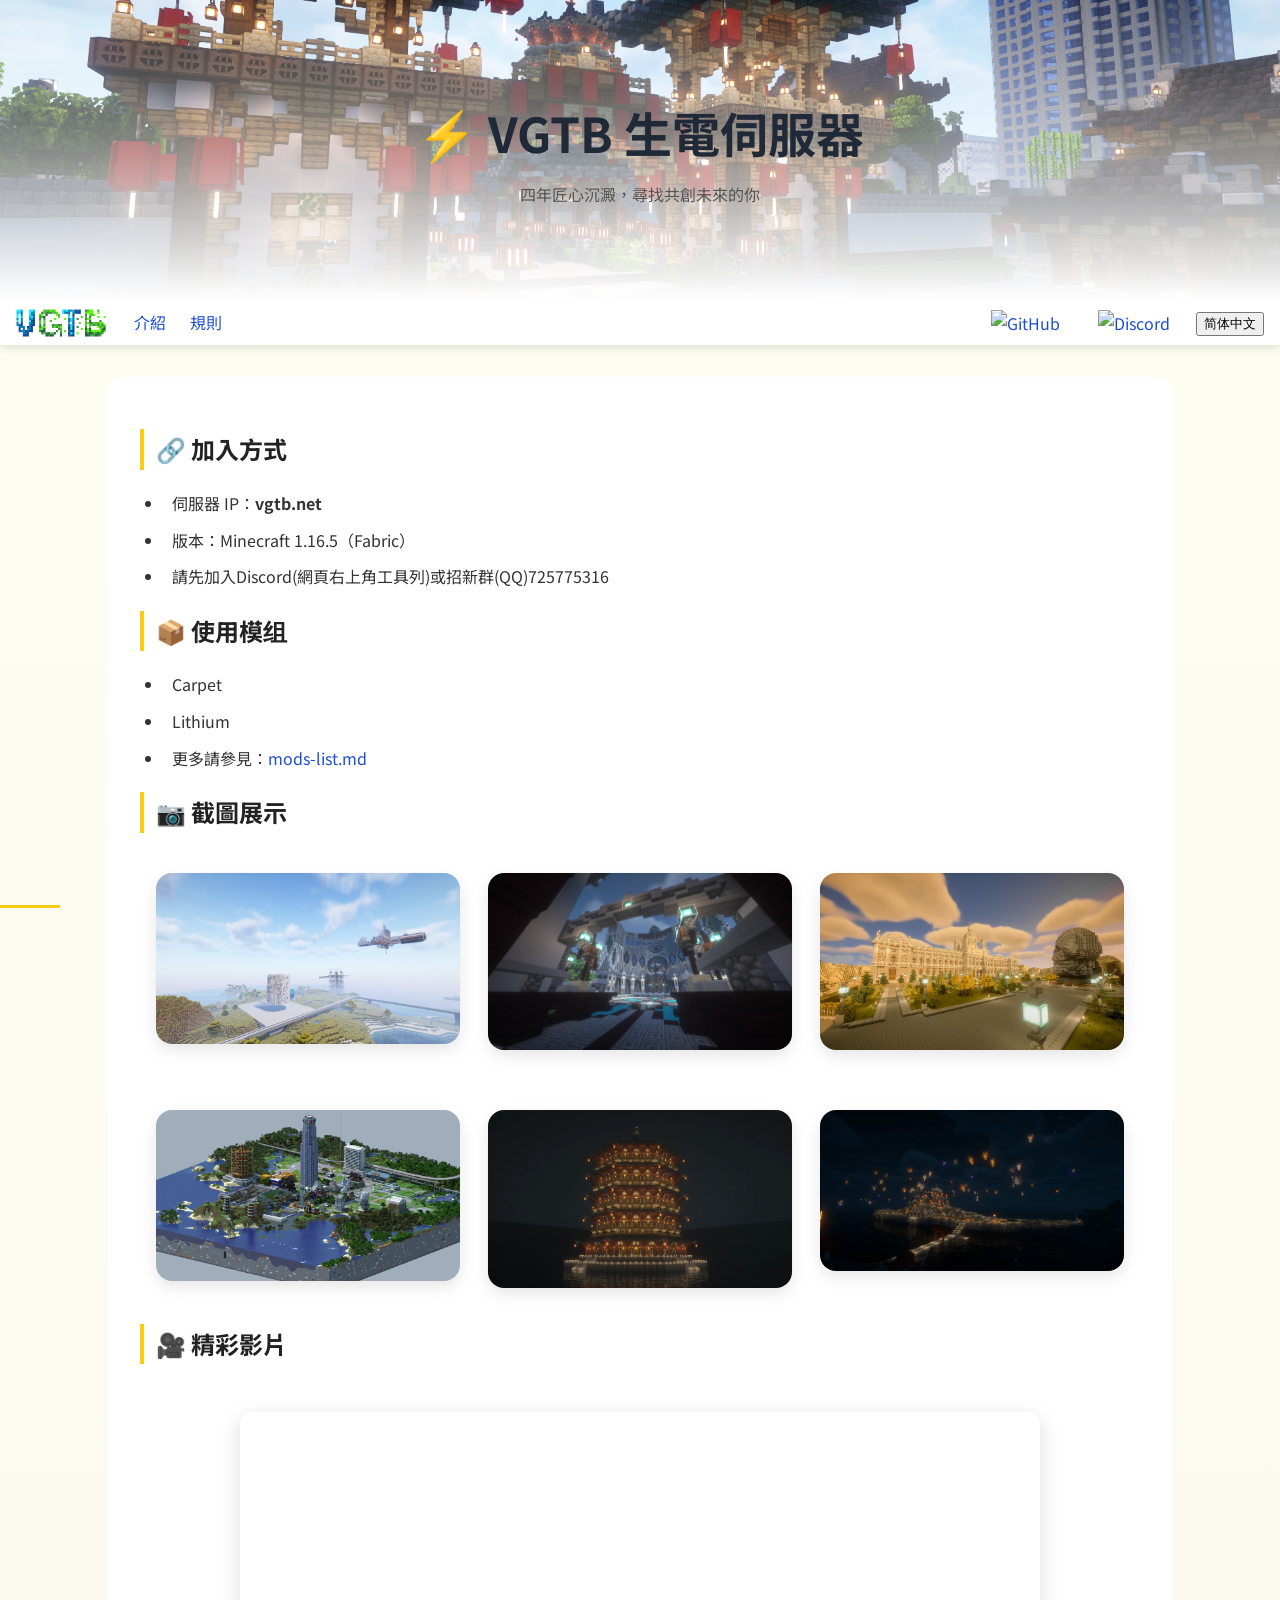
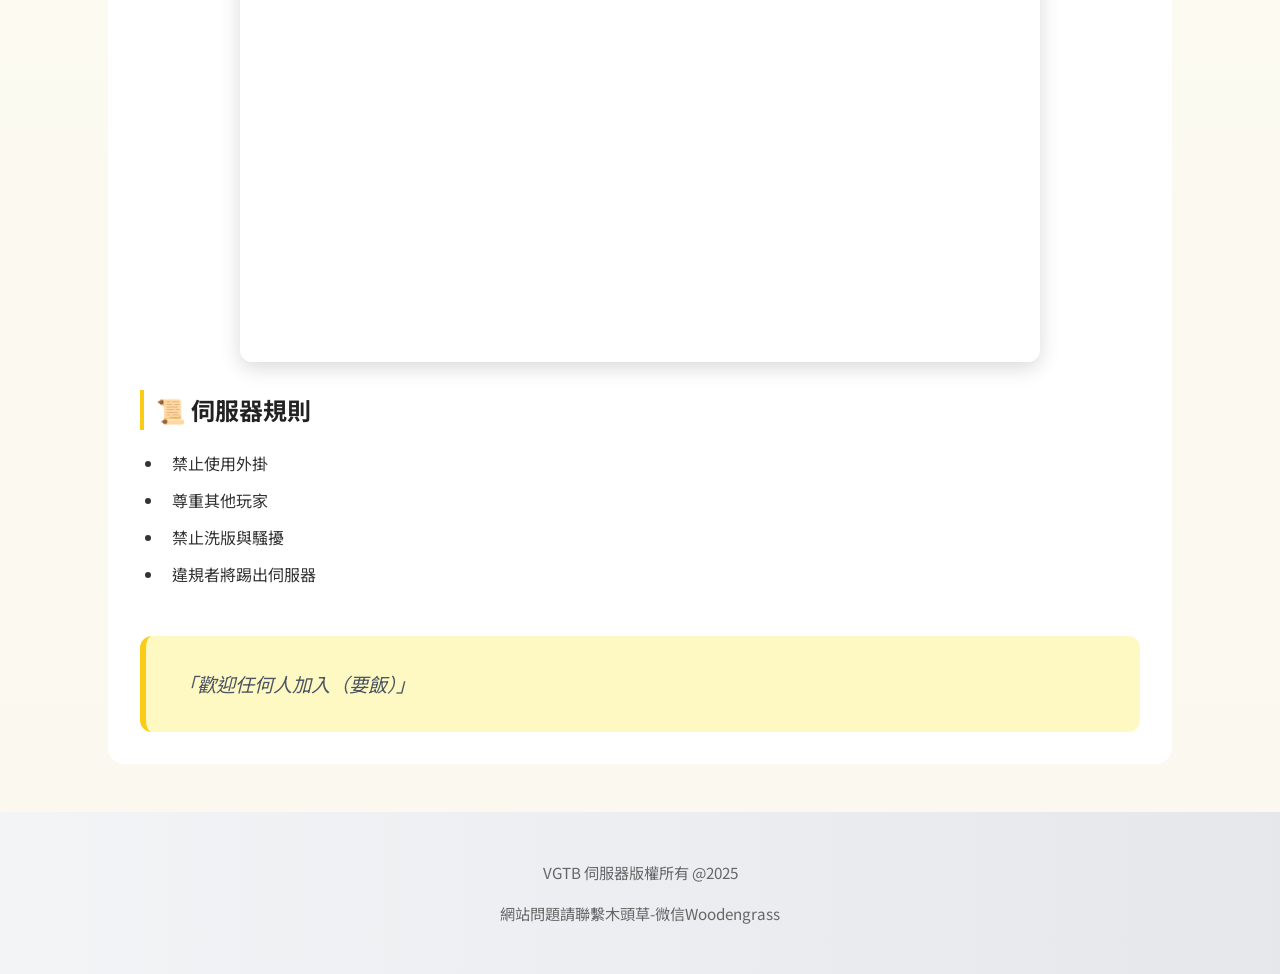
==== index-zh-Hant.html @ e283fbf4 "Update index-zh-Hant.html" ====
<!DOCTYPE html>
<html lang="zh-Hant">
<head>
<meta charset="utf-8"/>
<meta content="width=device-width, initial-scale=1.0" name="viewport"/>
<title>VGTB 生電伺服器介紹</title>
<link href="https://fonts.googleapis.com/css2?family=Noto+Sans+TC&display=swap" rel="stylesheet"/>
<style>
  body {
    font-family: 'Noto Sans TC', sans-serif;
    background: linear-gradient(to bottom, #fffef2, #faf8ef);
    color: #333;
    margin: 0;
    padding: 0;
    line-height: 1.7;
    overflow-x: hidden;
  }
  .banner {
    position: relative;
    background: url('screenshot/banner.png') center/cover no-repeat;
    height: 300px;
    width: 100%;
    display: flex;
    flex-direction: column;
    justify-content: center;
    align-items: center;
    text-align: center;
    animation: fadeInBanner 2s ease-out;
  }
  .banner::after {
    content: '';
    position: absolute;
    top: 0;
    left: 0;
    right: 0;
    bottom: 0;
    background: linear-gradient(to bottom, rgba(255,255,255,0) 0%, rgba(255,255,255,1) 100%);
  }
  .banner h1, .banner p {
    position: relative;
    z-index: 1;
    margin: 0;
    color: #1f2937;
    animation: popIn 1s ease-out;
  }
  .banner h1 {
    font-size: 3rem;
    animation-delay: 0.3s;
  }
  .banner p {
    margin-top: 0.5rem;
    color: #555;
    animation-delay: 0.5s;
  }
  nav {
    position: sticky;
    top: 0;
    z-index: 1000;
    background: #fff;
    box-shadow: 0 4px 8px rgba(0,0,0,0.1);
    padding: 0.5rem 1rem;
    display: flex;
    justify-content: space-between;
    align-items: center;
    flex-wrap: wrap;
    animation: fadeIn 1s ease-out;
  }
  nav .left-group {
    display: flex;
    align-items: center;
  }
  .logo {
    height: 28px;
    margin-right: 1rem;
  }
  nav a {
    margin: 0 0.75rem;
    color: #1d4ed8;
    text-decoration: none;
  }
  nav a:hover {
    text-decoration: underline;
    color: #dc2626;
  }
  .github-link img,
  .discord-link img {
    height: 24px;
    vertical-align: middle;
    margin-left: 10px;
  }
  .container {
    max-width: 1000px;
    margin: 2rem auto;
    background: #fff;
    padding: 2rem;
    border-radius: 16px;
    animation: fadeUp 1s ease-in;
  }
  .container img {
    max-width: 100%;
    height: auto;
    display: block;
    margin: 1rem auto;
    border-radius: 12px;
    transition: transform 0.3s ease;
  }
  .container img:hover {
    transform: scale(1.03);
  }
  h2 {
    border-left: 4px solid #facc15;
    padding-left: 0.75rem;
    color: #222;
    animation: fadeIn 1s ease-in;
  }
  h2::after {
    content: '';
    position: absolute;
    bottom: -8px;
    left: 0;
    width: 60px;
    height: 3px;
    background: #facc15;
    animation: slideIn 1s ease-out;
  }
  ul {
    padding-left: 1.5rem;
  }
  li {
    margin-bottom: 0.6rem;
    transition: transform 0.2s ease, background 0.3s;
    padding-left: 0.5rem;
  }
  li:hover {
    transform: translateX(8px);
    background: rgba(250, 204, 21, 0.1);
    border-left: 3px solid #facc15;
  }
  a {
    color: #1d4ed8;
    text-decoration: none;
    transition: all 0.3s ease-in-out;
  }
  a:hover {
    color: #dc2626;
    text-decoration: underline;
  }
  .quote {
    background: #fef9c3;
    padding: 2rem;
    margin-top: 3rem;
    border-left: 6px solid #facc15;
    font-style: italic;
    font-size: 1.2rem;
    color: #4b5563;
    border-radius: 12px;
    animation: fadeIn 2s ease-in;
  }
  .video-embed {
    margin-top: 3rem;
    text-align: center;
  }
  iframe {
    width: 100%;
    height: 550px;
    max-width: 800px;
    border: none;
    border-radius: 12px;
    box-shadow: 0 6px 20px rgba(0,0,0,0.15);
  }
  footer {
    text-align: center;
    padding: 2rem;
    font-size: 0.95rem;
    color: #666;
    background: linear-gradient(to right, #f3f4f6, #e5e7eb);
    margin-top: 3rem;
    animation: fadeIn 1.2s ease-in;
  }
  @keyframes fadeInBanner {
    from { opacity: 0; transform: translateY(-30px); }
    to { opacity: 1; transform: translateY(0); }
  }
  @keyframes fadeIn {
    from { opacity: 0; }
    to { opacity: 1; }
  }
  @keyframes fadeUp {
    from { opacity: 0; transform: translateY(40px); }
    to { opacity: 1; transform: translateY(0); }
  }
  @keyframes popIn {
    from { opacity: 0; transform: scale(0.95); }
    to { opacity: 1; transform: scale(1); }
  }
  @keyframes slideIn {
    from { width: 0; }
    to { width: 60px; }
  }
  .screenshot-gallery {
    display: grid;
    grid-template-columns: repeat(auto-fit, minmax(280px, 1fr));
    gap: 1.75rem;
    margin-top: 1.5rem;
    padding: 0 1rem;
  }
  .screenshot-gallery img {
    width: 100%;
    height: auto;
    border-radius: 16px;
    box-shadow: 0 6px 16px rgba(0, 0, 0, 0.1);
    transition: transform 0.4s ease, box-shadow 0.4s ease;
  }
  .screenshot-gallery img:hover {
    transform: scale(1.05);
    box-shadow: 0 10px 24px rgba(0, 0, 0, 0.2);
  }
</style>
</head>
<body>
<div class="banner">
  <h1>⚡ VGTB 生電伺服器</h1>
  <p>四年匠心沉澱，尋找共創未來的你</p>
</div>
<nav>
  <div class="left-group">
    <img class="logo" src="screenshot/VGTB.png" alt="VGTB Logo"/>
    <a href="#intro">介紹</a>
    <a href="#rules">規則</a>
  </div>
  <div>
    <a class="github-link" href="https://github.com/woodengrass/vgtb.net" target="_blank">
      <img src="https://github.githubassets.com/images/modules/logos_page/GitHub-Mark.png" alt="GitHub"/>
    </a>
    <a class="discord-link" href="https://discord.gg/TvsZkuHGcR" target="_blank">
      <img src="https://cdn-icons-png.flaticon.com/512/5968/5968756.png" alt="Discord"/>
    </a>
  </div>
</nav>
<div class="container">
  <h2 id="intro">🔗 加入方式</h2>
  <ul>
    <li>伺服器 IP：<strong>vgtb.net</strong></li>
    <li>版本：Minecraft 1.16.5（Fabric）</li>
    <li>請先加入Discord(網頁右上角工具列)或招新群(QQ)725775316</li>
  </ul>
  <h2>📦 使用模组</h2>
  <ul>
    <li>Carpet</li>
    <li>Lithium</li>
    <li>更多請參見：<a href="mods/mods-list.md">mods-list.md</a></li>
  </ul>
  <h2>📷 截圖展示</h2>
  <div class="screenshot-gallery">
    <img src="screenshot/spawn.png" alt="全物品"/>
    <img src="screenshot/central_college.png" alt="中心學院"/>
    <img src="screenshot/museum.png" alt="博物館"/>
    <img src="screenshot/main_city.png" alt="主城"/>
    <img src="screenshot/pagoda.png" alt="寶塔"/>
    <img src="screenshot/chinese_new_year_celebration.png" alt="新年慶祝"/>
</div>
  <h2>🎥 精彩影片</h2>
  <div class="video-embed">
    <iframe allowfullscreen="" src="https://player.bilibili.com/player.html?bvid=BV1U6421u7VH&high_quality=1&as_wide=1&danmaku=0"></iframe>
  </div>
  <h2 id="rules">📜 伺服器規則</h2>
  <ul>
    <li>禁止使用外掛</li>
    <li>尊重其他玩家</li>
    <li>禁止洗版與騷擾</li>
    <li>違規者將踢出伺服器</li>
  </ul>
  <div class="quote">
    「歡迎任何人加入（要飯）」
  </div>
</div>
<footer>
  <p>VGTB 伺服器版權所有 @2025</p>
  <p>網站問題請聯繫木頭草-微信Woodengrass</p>
</footer>
<script src="js/lightbox.js"></script>
<script src="js/lang-toggle.js"></script>
</body>
</html>
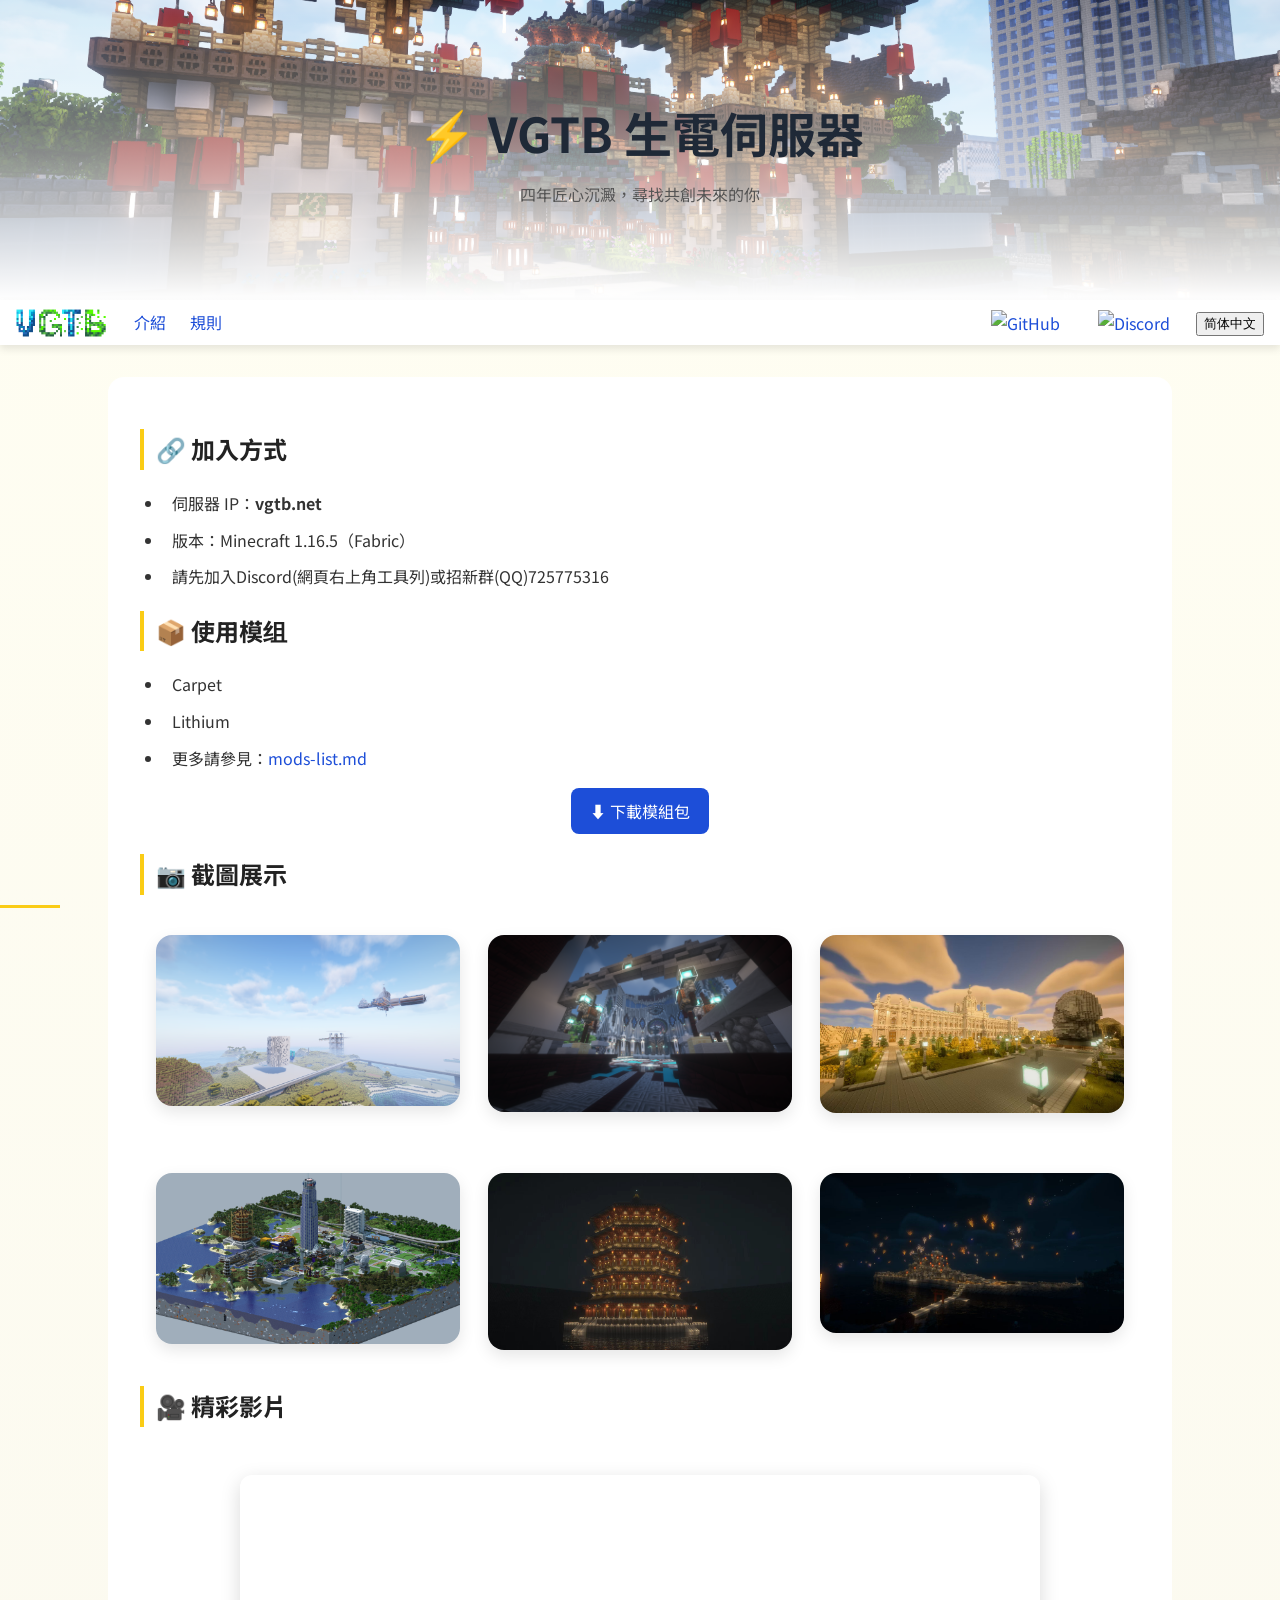
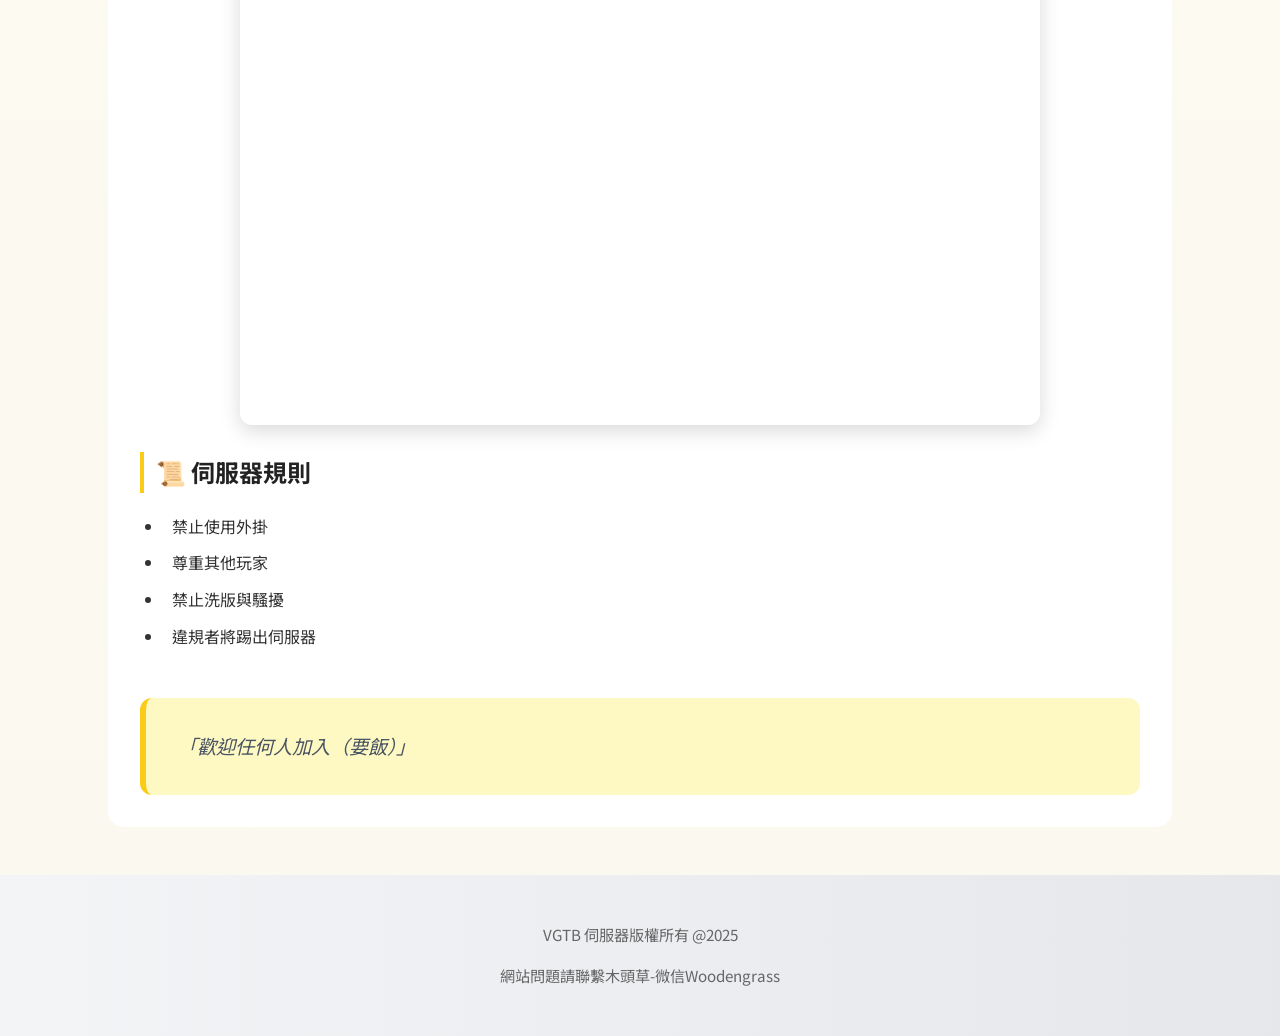
==== commit a123e269: "Update index-zh-Hant.html" ====
--- a/index-zh-Hant.html
+++ b/index-zh-Hant.html
@@ -250,6 +250,11 @@
     <li>Lithium</li>
     <li>更多請參見：<a href="mods/mods-list.md">mods-list.md</a></li>
   </ul>
+  <div style="margin-top: 1rem; text-align: center;">
+    <a href="mods/mods.zip" download class="download-button" style="background:#1d4ed8;color:#fff;padding:0.6rem 1.2rem;border-radius:8px;text-decoration:none;transition:background 0.3s;display:inline-block;">
+      ⬇️ 下載模組包
+    </a>
+  </div>
   <h2>📷 截圖展示</h2>
   <div class="screenshot-gallery">
     <img src="screenshot/spawn.png" alt="全物品"/>
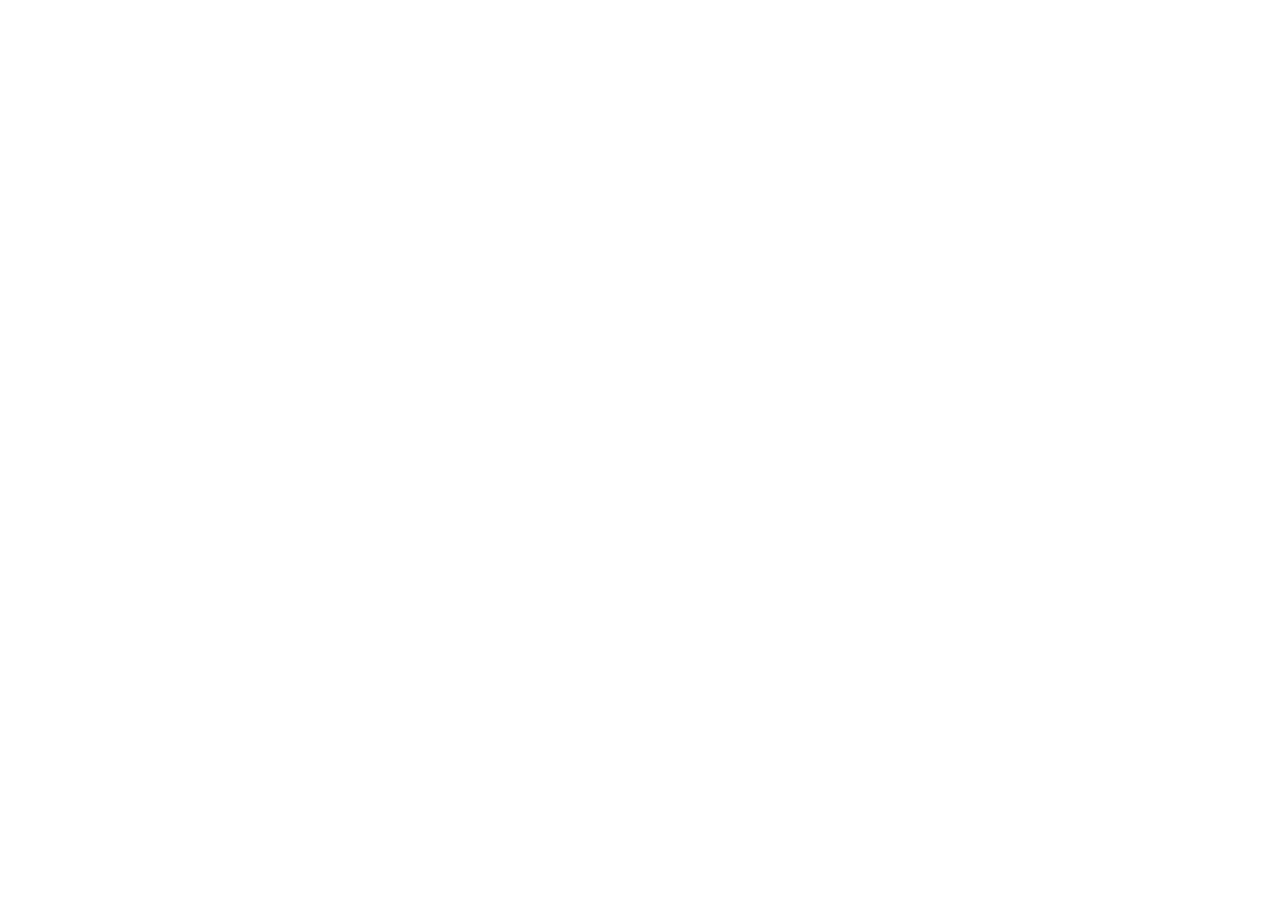
==== commit ad03e8ad: "Update index-zh-Hant.html" ====
--- a/index-zh-Hant.html
+++ b/index-zh-Hant.html
@@ -215,17 +215,64 @@
     transform: scale(1.05);
     box-shadow: 0 10px 24px rgba(0, 0, 0, 0.2);
   }
-</style>
+  .intro-cover {
+    position: relative;
+    height: 100vh;
+    background: linear-gradient(to bottom, #fefce8, #fff);
+    display: flex;
+    justify-content: center;
+    align-items: center;
+    text-align: center;
+    padding: 2rem;
+    box-sizing: border-box;
+    animation: fadeIn 1.5s ease-in;
+  }
+  .intro-text {
+    max-width: 700px;
+    animation: popIn 1.4s ease;
+  }
+  .intro-text h1 {
+    font-size: 3rem;
+    margin-bottom: 1rem;
+    color: #1f2937;
+  }
+  .intro-text p {
+    font-size: 1.25rem;
+    color: #555;
+  }
+  .container, .banner, footer {
+    opacity: 0;
+    transform: translateY(50px);
+    transition: all 1s ease;
+  }
+  .visible {
+    opacity: 1 !important;
+    transform: translateY(0) !important;
+  }
+<script src="js/lightbox.js"></script>
+<script src="js/lang-toggle.js"></script>
+<script src="js/scroll-reveal.js"></script>
 </head>
 <body>
+</div>
 <div class="banner">
   <h1>⚡ VGTB 生電伺服器</h1>
   <p>四年匠心沉澱，尋找共創未來的你</p>
+  <div class="intro-text" style="margin-top: 2rem; max-width: 800px; padding: 1rem 2rem; background: rgba(255,255,255,0.85); border-radius: 12px; box-shadow: 0 2px 8px rgba(0,0,0,0.1);">
+    <p style="font-size: 1.15rem; color: #444; line-height: 1.9;">
+      VGTB 是一個原高中生（現大學生）創立的俱樂部式生電伺服器，距今已有四年歷史。<br/><br/>
+      我們的不同點：這裡有極其親民的審核門檻、寬鬆的管理制度，在不違反原版的情況下給玩家最大的便利。<br/><br/>
+      伺服器成員之間關係和諧，常有線下交流。我們未來的規劃是養老、長期建設、不更換存檔；四年堅持公益，資金來源於腐竹自掏腰包以及自願眾籌。<br/><br/>
+      活躍人數過少瀕臨倒閉，報名且素質經審核後沒有問題伺服器都會收。<br/><br/>
+      生電上，傾向於製造穩定、好用、魯棒性高的機器，以此滿足建築和遊戲內娛樂活動的材料需求。不刻意追求極端或不穩定的新技術。<br/><br/>
+      作為一個慢節奏的長期伺服器，我們希望打造一個共同學習、成長並增強交流的平台，在技術和建築的平衡下共建一個溫暖的賽博烏托邦。
+    </p>
+  </div>
 </div>
 <nav>
   <div class="left-group">
-    <img class="logo" src="screenshot/VGTB.png" alt="VGTB Logo"/>
-    <a href="#intro">介紹</a>
+    <img class="logo" src="screenshot/logo.png" alt="VGTB 標誌"/>
+    <a href="#intro">加入</a>
     <a href="#rules">規則</a>
   </div>
   <div>
@@ -242,9 +289,9 @@
   <ul>
     <li>伺服器 IP：<strong>vgtb.net</strong></li>
     <li>版本：Minecraft 1.16.5（Fabric）</li>
-    <li>請先加入Discord(網頁右上角工具列)或招新群(QQ)725775316</li>
+    <li>請先加入Discord（網頁右上角工具列）或是招新群(QQ)725775316</li>
   </ul>
-  <h2>📦 使用模组</h2>
+  <h2>📦 使用模組</h2>
   <ul>
     <li>Carpet</li>
     <li>Lithium</li>
@@ -263,7 +310,7 @@
     <img src="screenshot/main_city.png" alt="主城"/>
     <img src="screenshot/pagoda.png" alt="寶塔"/>
     <img src="screenshot/chinese_new_year_celebration.png" alt="新年慶祝"/>
-</div>
+  </div>
   <h2>🎥 精彩影片</h2>
   <div class="video-embed">
     <iframe allowfullscreen="" src="https://player.bilibili.com/player.html?bvid=BV1U6421u7VH&high_quality=1&as_wide=1&danmaku=0"></iframe>
@@ -280,10 +327,8 @@
   </div>
 </div>
 <footer>
-  <p>VGTB 伺服器版權所有 @2025</p>
-  <p>網站問題請聯繫木頭草-微信Woodengrass</p>
+  <p>VGTB 伺服器版權所有 ©2025</p>
+  <p>網站問題請聯絡木頭草 - 微信 Woodengrass</p>
 </footer>
-<script src="js/lightbox.js"></script>
-<script src="js/lang-toggle.js"></script>
 </body>
 </html>
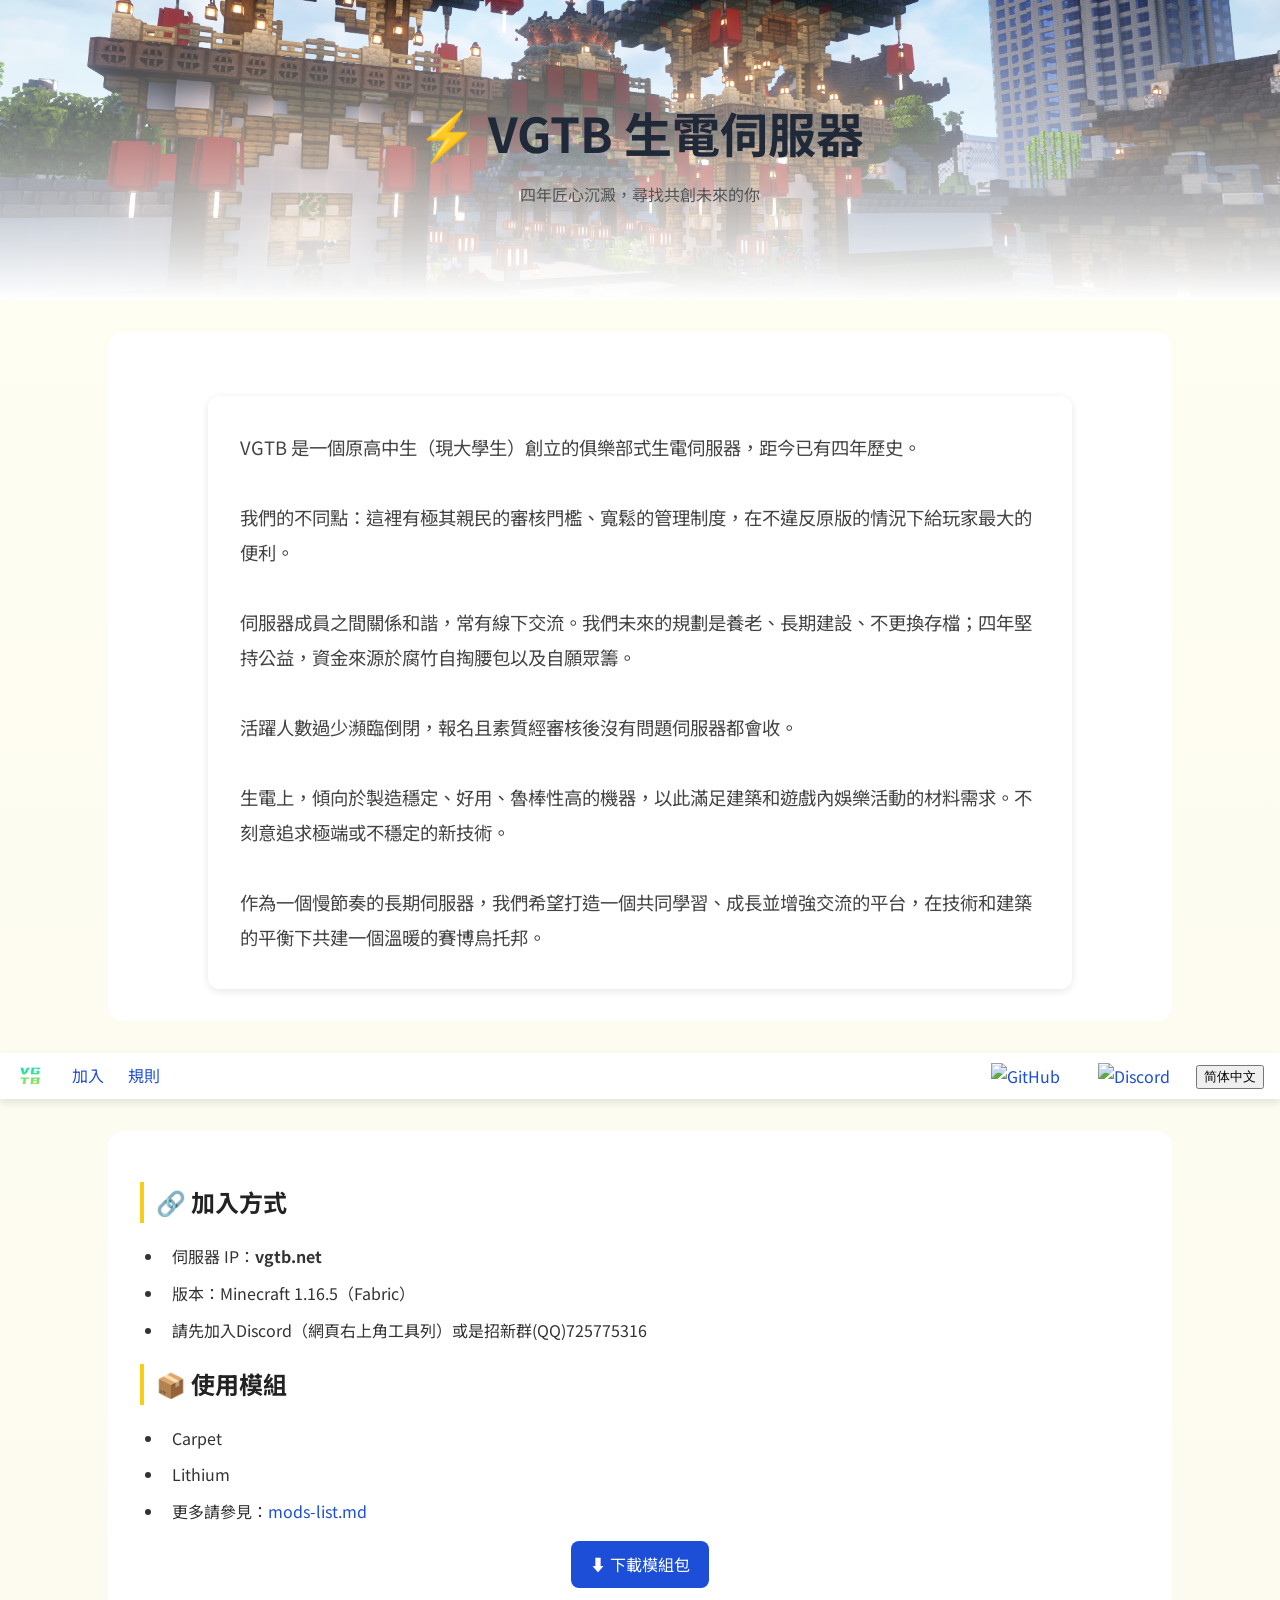
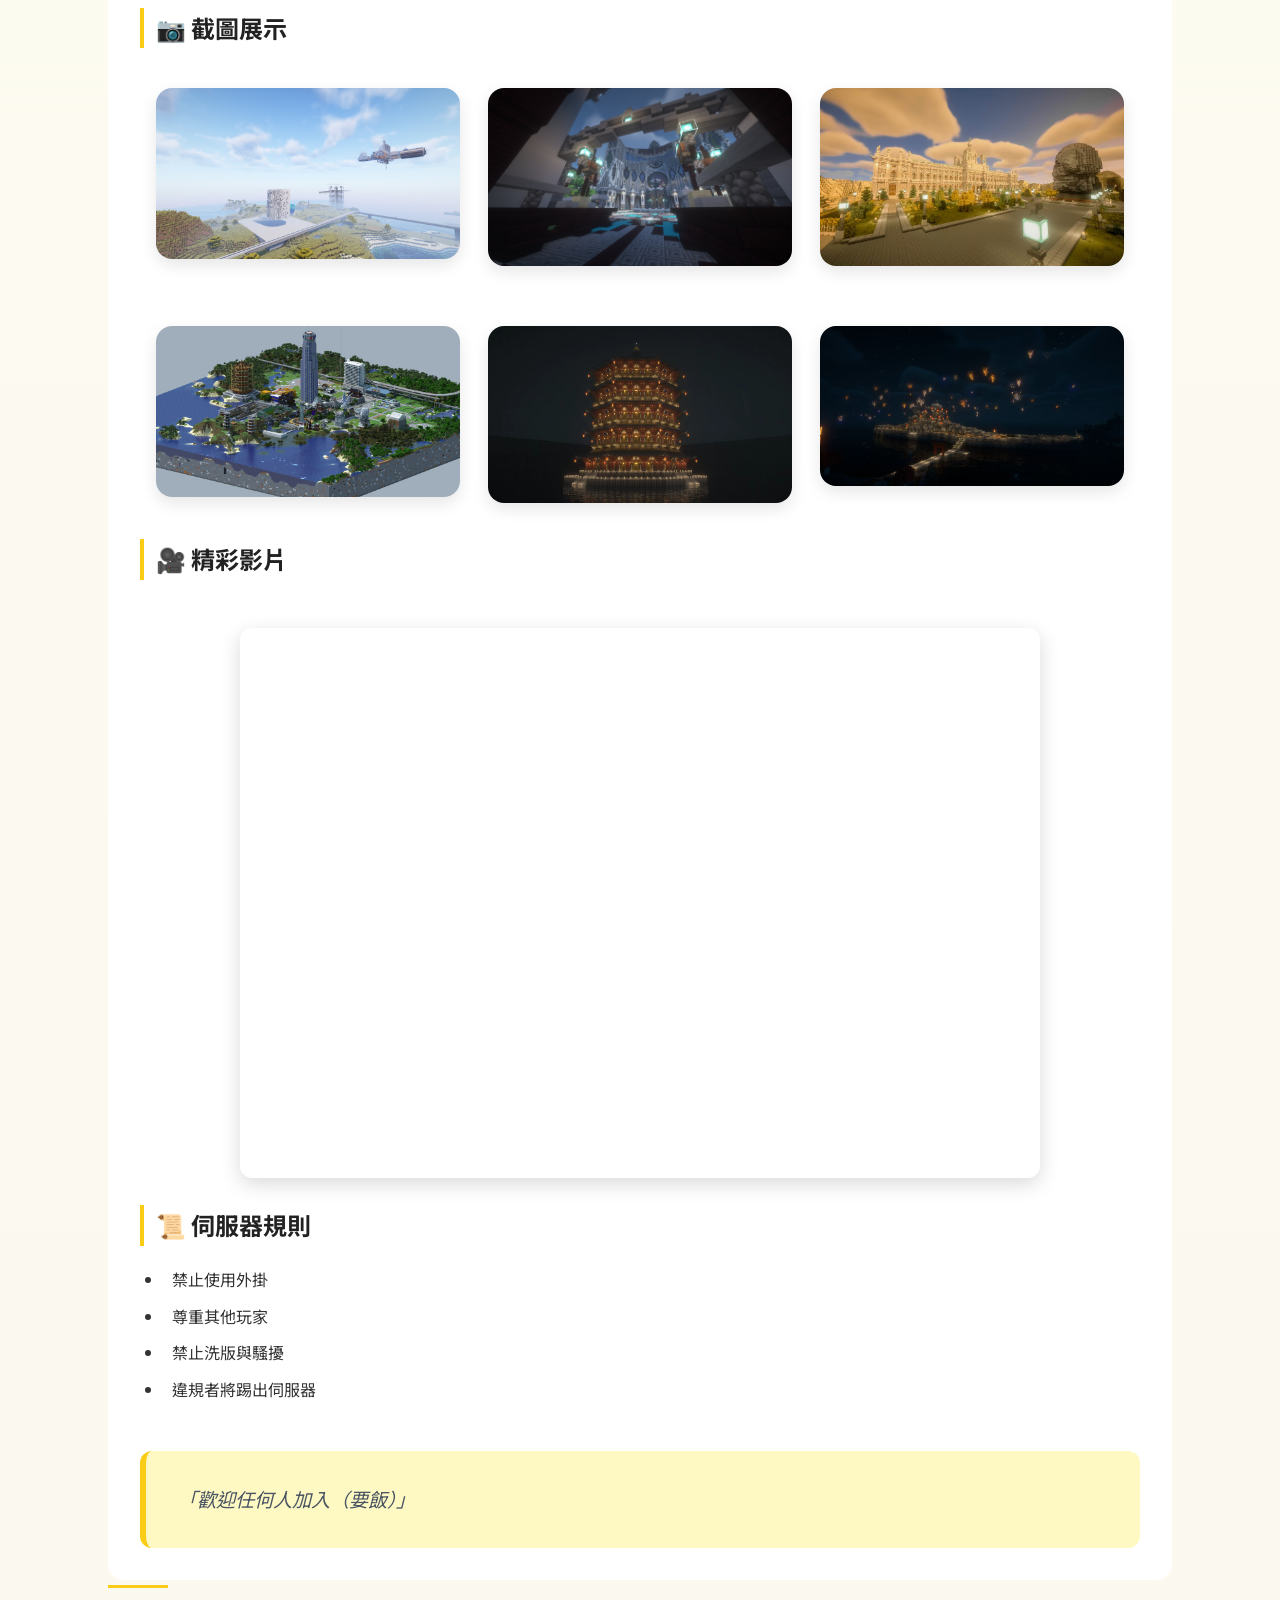
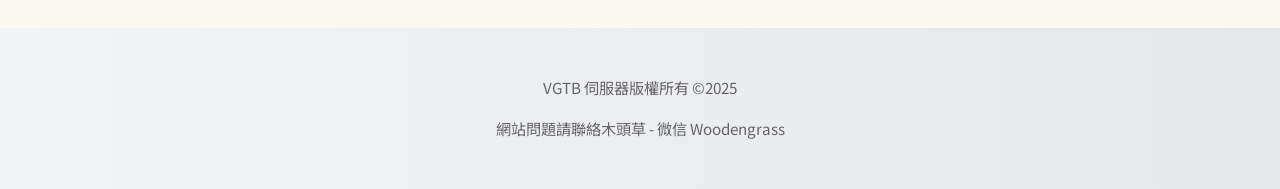
==== commit e91e3022: "Update index-zh-Hant.html" ====
--- a/index-zh-Hant.html
+++ b/index-zh-Hant.html
@@ -249,16 +249,18 @@
     opacity: 1 !important;
     transform: translateY(0) !important;
   }
+</style>
 <script src="js/lightbox.js"></script>
 <script src="js/lang-toggle.js"></script>
 <script src="js/scroll-reveal.js"></script>
 </head>
 <body>
-</div>
 <div class="banner">
   <h1>⚡ VGTB 生電伺服器</h1>
   <p>四年匠心沉澱，尋找共創未來的你</p>
-  <div class="intro-text" style="margin-top: 2rem; max-width: 800px; padding: 1rem 2rem; background: rgba(255,255,255,0.85); border-radius: 12px; box-shadow: 0 2px 8px rgba(0,0,0,0.1);">
+</div>
+<div class="container">
+  <div class="intro-text" style="margin-top: 2rem; max-width: 800px; margin-left:auto; margin-right:auto; padding: 1rem 2rem; background: rgba(255,255,255,0.95); border-radius: 12px; box-shadow: 0 2px 8px rgba(0,0,0,0.1);">
     <p style="font-size: 1.15rem; color: #444; line-height: 1.9;">
       VGTB 是一個原高中生（現大學生）創立的俱樂部式生電伺服器，距今已有四年歷史。<br/><br/>
       我們的不同點：這裡有極其親民的審核門檻、寬鬆的管理制度，在不違反原版的情況下給玩家最大的便利。<br/><br/>
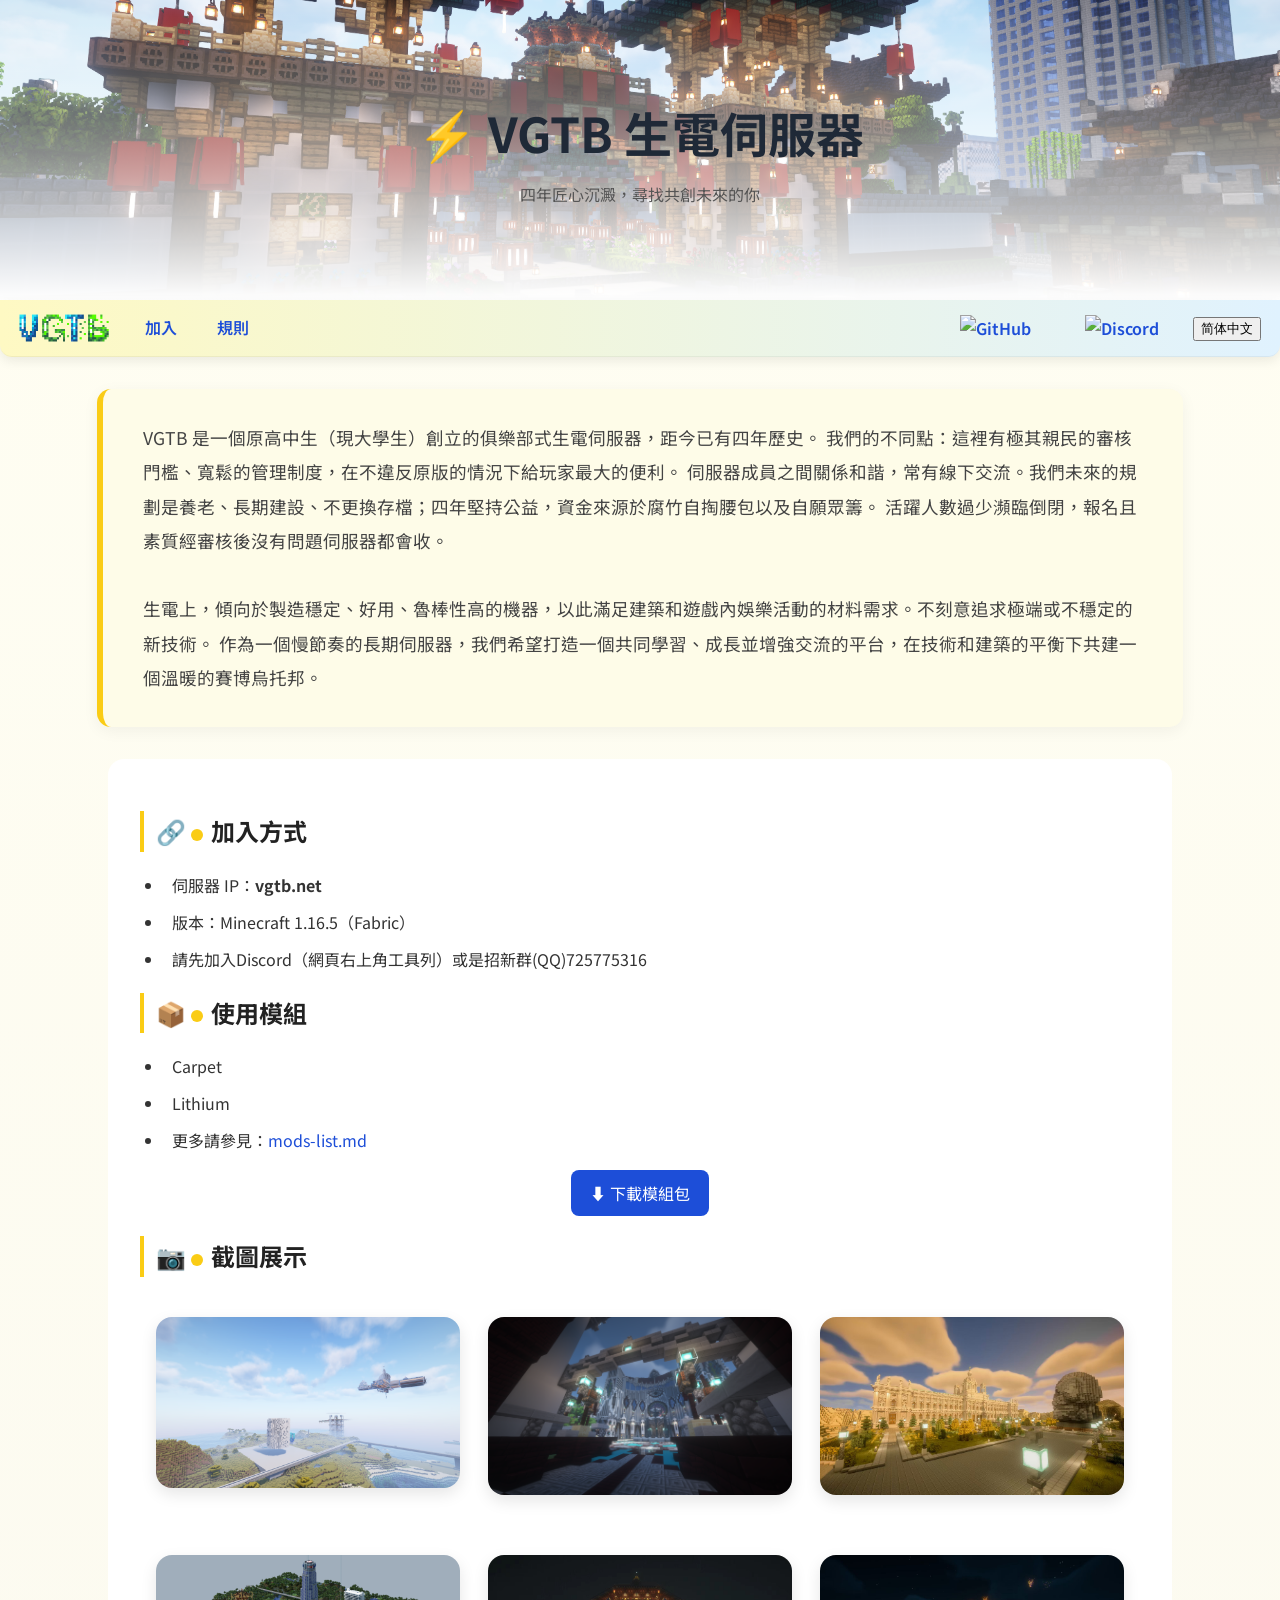
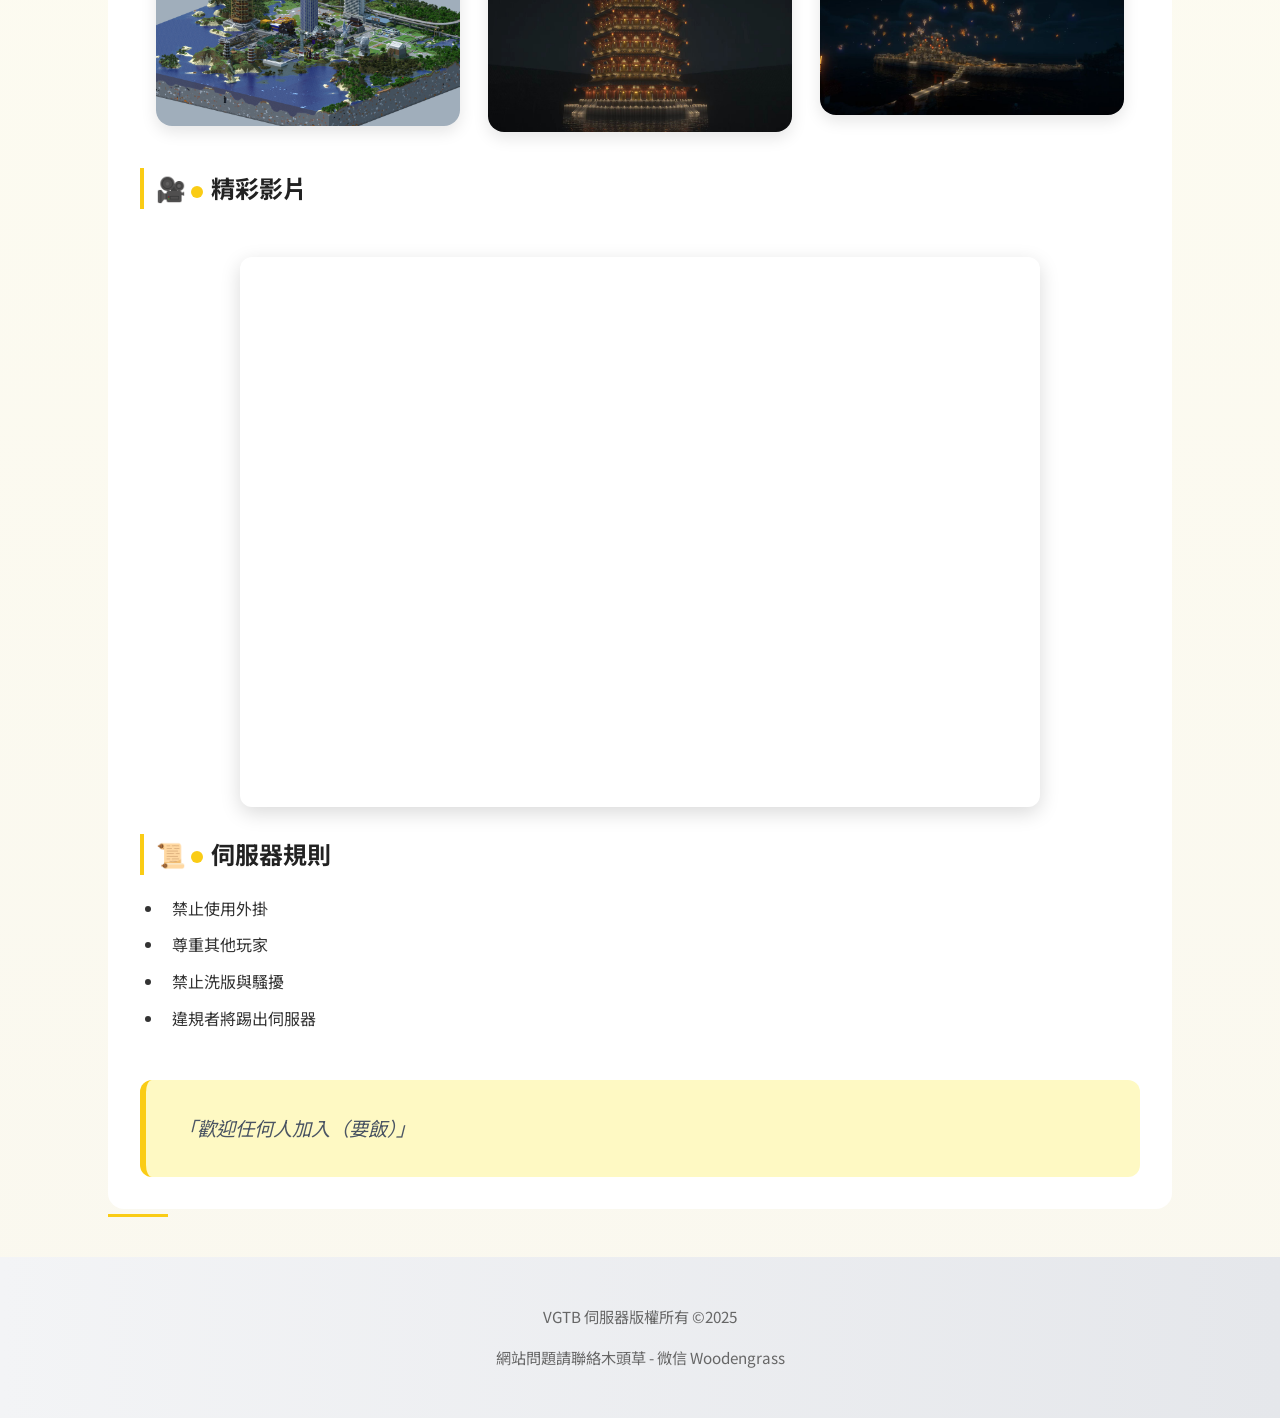
==== commit d713e57f: "Update index-zh-Hant.html" ====
--- a/index-zh-Hant.html
+++ b/index-zh-Hant.html
@@ -56,14 +56,18 @@
     position: sticky;
     top: 0;
     z-index: 1000;
-    background: #fff;
-    box-shadow: 0 4px 8px rgba(0,0,0,0.1);
-    padding: 0.5rem 1rem;
+    background: linear-gradient(to right, #fef9c3, #e0f2fe);
+    box-shadow: 0 4px 12px rgba(0, 0, 0, 0.08);
+    padding: 0.6rem 1.2rem;
     display: flex;
     justify-content: space-between;
     align-items: center;
     flex-wrap: wrap;
-    animation: fadeIn 1s ease-out;
+    border-bottom: 1px solid rgba(0,0,0,0.05);
+    backdrop-filter: blur(10px);
+    transition: all 0.3s ease-in-out;
+    animation: fadeIn 1s ease;
+    border-radius: 0 0 12px 12px;
   }
   nav .left-group {
     display: flex;
@@ -77,9 +81,15 @@
     margin: 0 0.75rem;
     color: #1d4ed8;
     text-decoration: none;
+    font-weight: 600;
+    font-size: 1rem;
+    padding: 0.3rem 0.5rem;
+    border-radius: 6px;
+    transition: all 0.3s ease;
   }
   nav a:hover {
-    text-decoration: underline;
+    text-decoration: none;
+    background: rgba(253, 224, 71, 0.3);
     color: #dc2626;
   }
   .github-link img,
@@ -243,14 +253,30 @@
   .container, .banner, footer {
     opacity: 0;
     transform: translateY(50px);
-    transition: all 1s ease;
+    transition: all 1s ease, transform 0.6s cubic-bezier(0.25, 1, 0.5, 1), opacity 0.6s ease;
   }
   .visible {
     opacity: 1 !important;
     transform: translateY(0) !important;
   }
+  .section-title {
+    display: inline-block;
+    animation: popIn 0.8s ease;
+  }
+  .section-title::before {
+    content: '';
+    display: inline-block;
+    width: 12px;
+    height: 12px;
+    background: #facc15;
+    border-radius: 50%;
+    margin-right: 0.5rem;
+    vertical-align: middle;
+    animation: popIn 0.8s ease;
+  }
 </style>
 <script src="js/lightbox.js"></script>
+<script src="js/intro-animation.js"></script>
 <script src="js/lang-toggle.js"></script>
 <script src="js/scroll-reveal.js"></script>
 </head>
@@ -259,21 +285,9 @@
   <h1>⚡ VGTB 生電伺服器</h1>
   <p>四年匠心沉澱，尋找共創未來的你</p>
 </div>
-<div class="container">
-  <div class="intro-text" style="margin-top: 2rem; max-width: 800px; margin-left:auto; margin-right:auto; padding: 1rem 2rem; background: rgba(255,255,255,0.95); border-radius: 12px; box-shadow: 0 2px 8px rgba(0,0,0,0.1);">
-    <p style="font-size: 1.15rem; color: #444; line-height: 1.9;">
-      VGTB 是一個原高中生（現大學生）創立的俱樂部式生電伺服器，距今已有四年歷史。<br/><br/>
-      我們的不同點：這裡有極其親民的審核門檻、寬鬆的管理制度，在不違反原版的情況下給玩家最大的便利。<br/><br/>
-      伺服器成員之間關係和諧，常有線下交流。我們未來的規劃是養老、長期建設、不更換存檔；四年堅持公益，資金來源於腐竹自掏腰包以及自願眾籌。<br/><br/>
-      活躍人數過少瀕臨倒閉，報名且素質經審核後沒有問題伺服器都會收。<br/><br/>
-      生電上，傾向於製造穩定、好用、魯棒性高的機器，以此滿足建築和遊戲內娛樂活動的材料需求。不刻意追求極端或不穩定的新技術。<br/><br/>
-      作為一個慢節奏的長期伺服器，我們希望打造一個共同學習、成長並增強交流的平台，在技術和建築的平衡下共建一個溫暖的賽博烏托邦。
-    </p>
-  </div>
-</div>
 <nav>
   <div class="left-group">
-    <img class="logo" src="screenshot/logo.png" alt="VGTB 標誌"/>
+    <img class="logo" src="screenshot/VGTB.png" alt="VGTB 標誌"/>
     <a href="#intro">加入</a>
     <a href="#rules">規則</a>
   </div>
@@ -286,14 +300,23 @@
     </a>
   </div>
 </nav>
+<div class="container intro-text" style="max-width: 1000px; margin: 2rem auto; padding: 2rem 2.5rem; background: #fefce8; border-left: 6px solid #facc15; border-radius: 14px; box-shadow: 0 4px 16px rgba(0,0,0,0.05); font-size: 1.1rem; line-height: 1.95; color: #444; opacity: 0; transform: translateY(50px); transition: all 0.8s ease-in-out;">
+    VGTB 是一個原高中生（現大學生）創立的俱樂部式生電伺服器，距今已有四年歷史。
+    我們的不同點：這裡有極其親民的審核門檻、寬鬆的管理制度，在不違反原版的情況下給玩家最大的便利。
+    伺服器成員之間關係和諧，常有線下交流。我們未來的規劃是養老、長期建設、不更換存檔；四年堅持公益，資金來源於腐竹自掏腰包以及自願眾籌。
+    活躍人數過少瀕臨倒閉，報名且素質經審核後沒有問題伺服器都會收。<br/><br/>
+    生電上，傾向於製造穩定、好用、魯棒性高的機器，以此滿足建築和遊戲內娛樂活動的材料需求。不刻意追求極端或不穩定的新技術。
+    作為一個慢節奏的長期伺服器，我們希望打造一個共同學習、成長並增強交流的平台，在技術和建築的平衡下共建一個溫暖的賽博烏托邦。
+
+</div>
 <div class="container">
-  <h2 id="intro">🔗 加入方式</h2>
+  <h2 id="intro">🔗 <span class="section-title">加入方式</span></h2>
   <ul>
     <li>伺服器 IP：<strong>vgtb.net</strong></li>
     <li>版本：Minecraft 1.16.5（Fabric）</li>
     <li>請先加入Discord（網頁右上角工具列）或是招新群(QQ)725775316</li>
   </ul>
-  <h2>📦 使用模組</h2>
+  <h2>📦 <span class="section-title">使用模組</span></h2>
   <ul>
     <li>Carpet</li>
     <li>Lithium</li>
@@ -304,7 +327,7 @@
       ⬇️ 下載模組包
     </a>
   </div>
-  <h2>📷 截圖展示</h2>
+  <h2>📷 <span class="section-title">截圖展示</span></h2>
   <div class="screenshot-gallery">
     <img src="screenshot/spawn.png" alt="全物品"/>
     <img src="screenshot/central_college.png" alt="中心學院"/>
@@ -313,11 +336,11 @@
     <img src="screenshot/pagoda.png" alt="寶塔"/>
     <img src="screenshot/chinese_new_year_celebration.png" alt="新年慶祝"/>
   </div>
-  <h2>🎥 精彩影片</h2>
+  <h2>🎥 <span class="section-title">精彩影片</span></h2>
   <div class="video-embed">
     <iframe allowfullscreen="" src="https://player.bilibili.com/player.html?bvid=BV1U6421u7VH&high_quality=1&as_wide=1&danmaku=0"></iframe>
   </div>
-  <h2 id="rules">📜 伺服器規則</h2>
+  <h2 id="rules">📜 <span class="section-title">伺服器規則</span></h2>
   <ul>
     <li>禁止使用外掛</li>
     <li>尊重其他玩家</li>
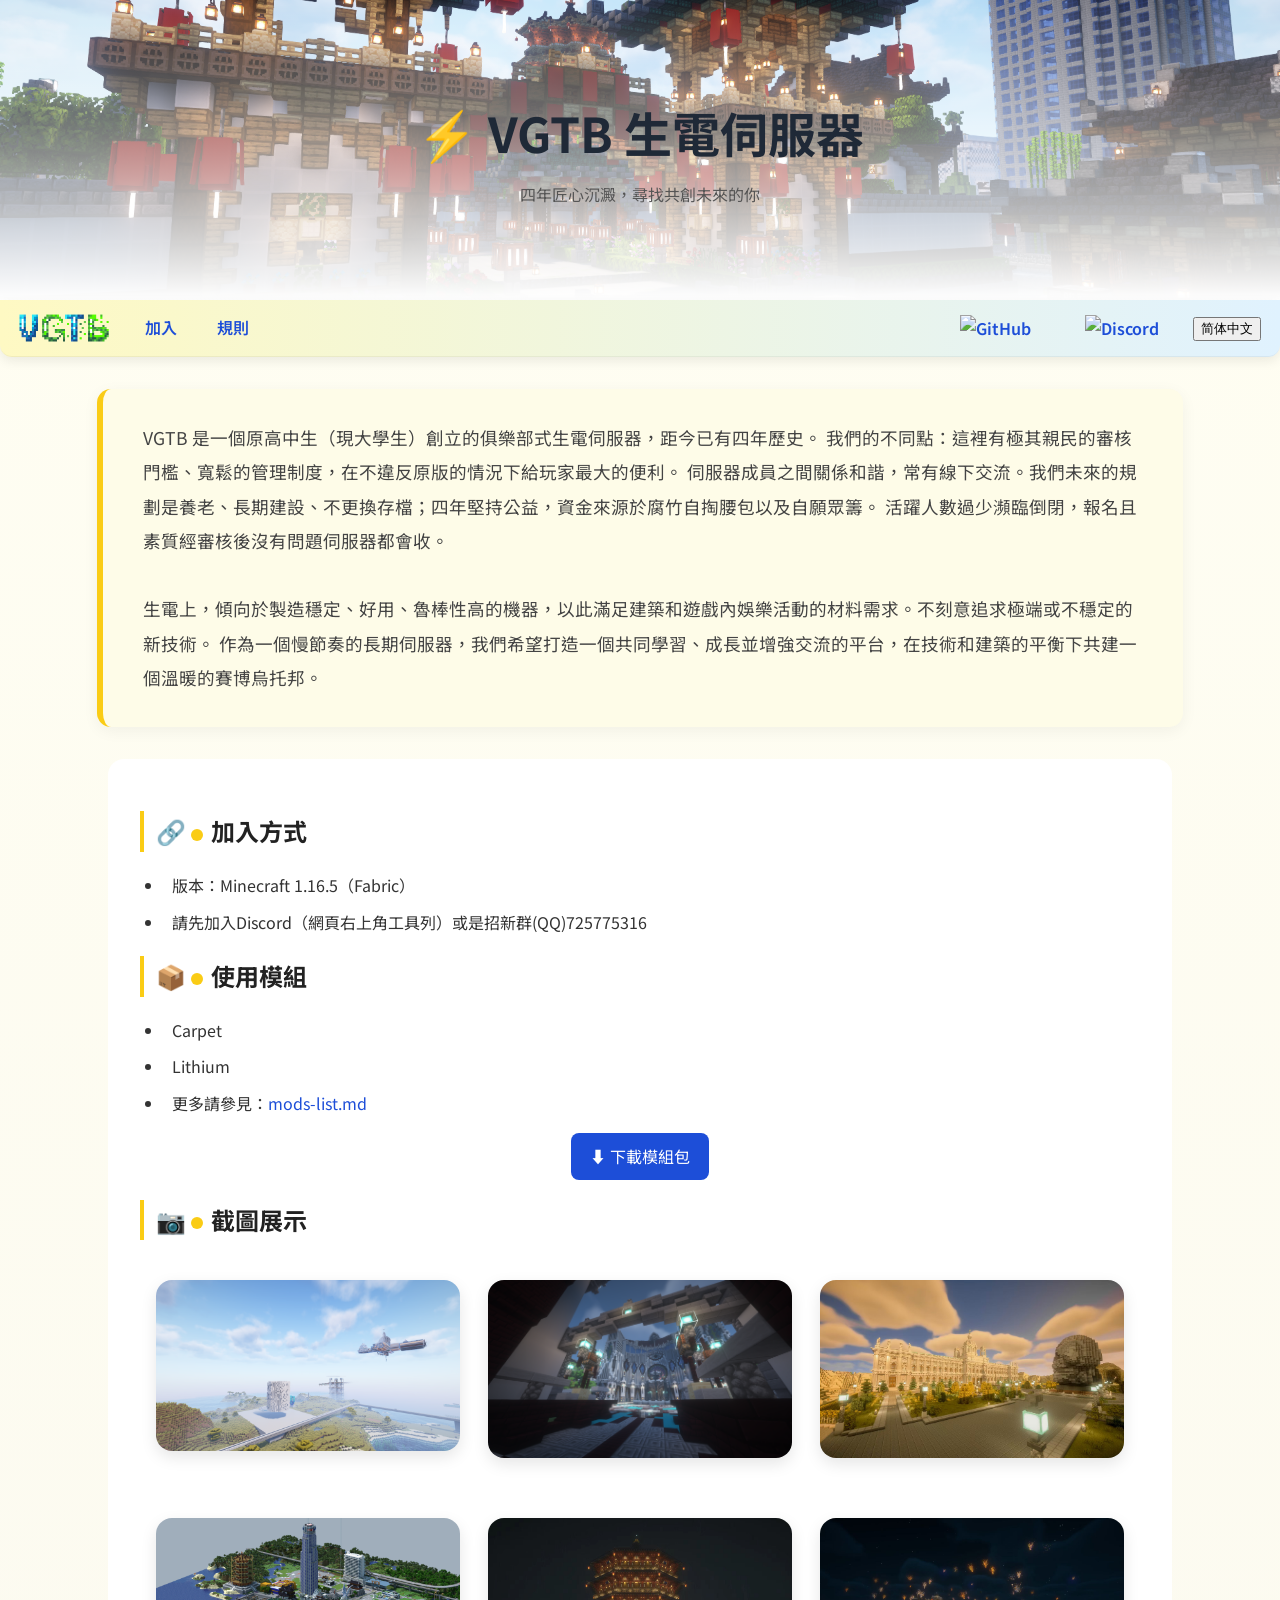
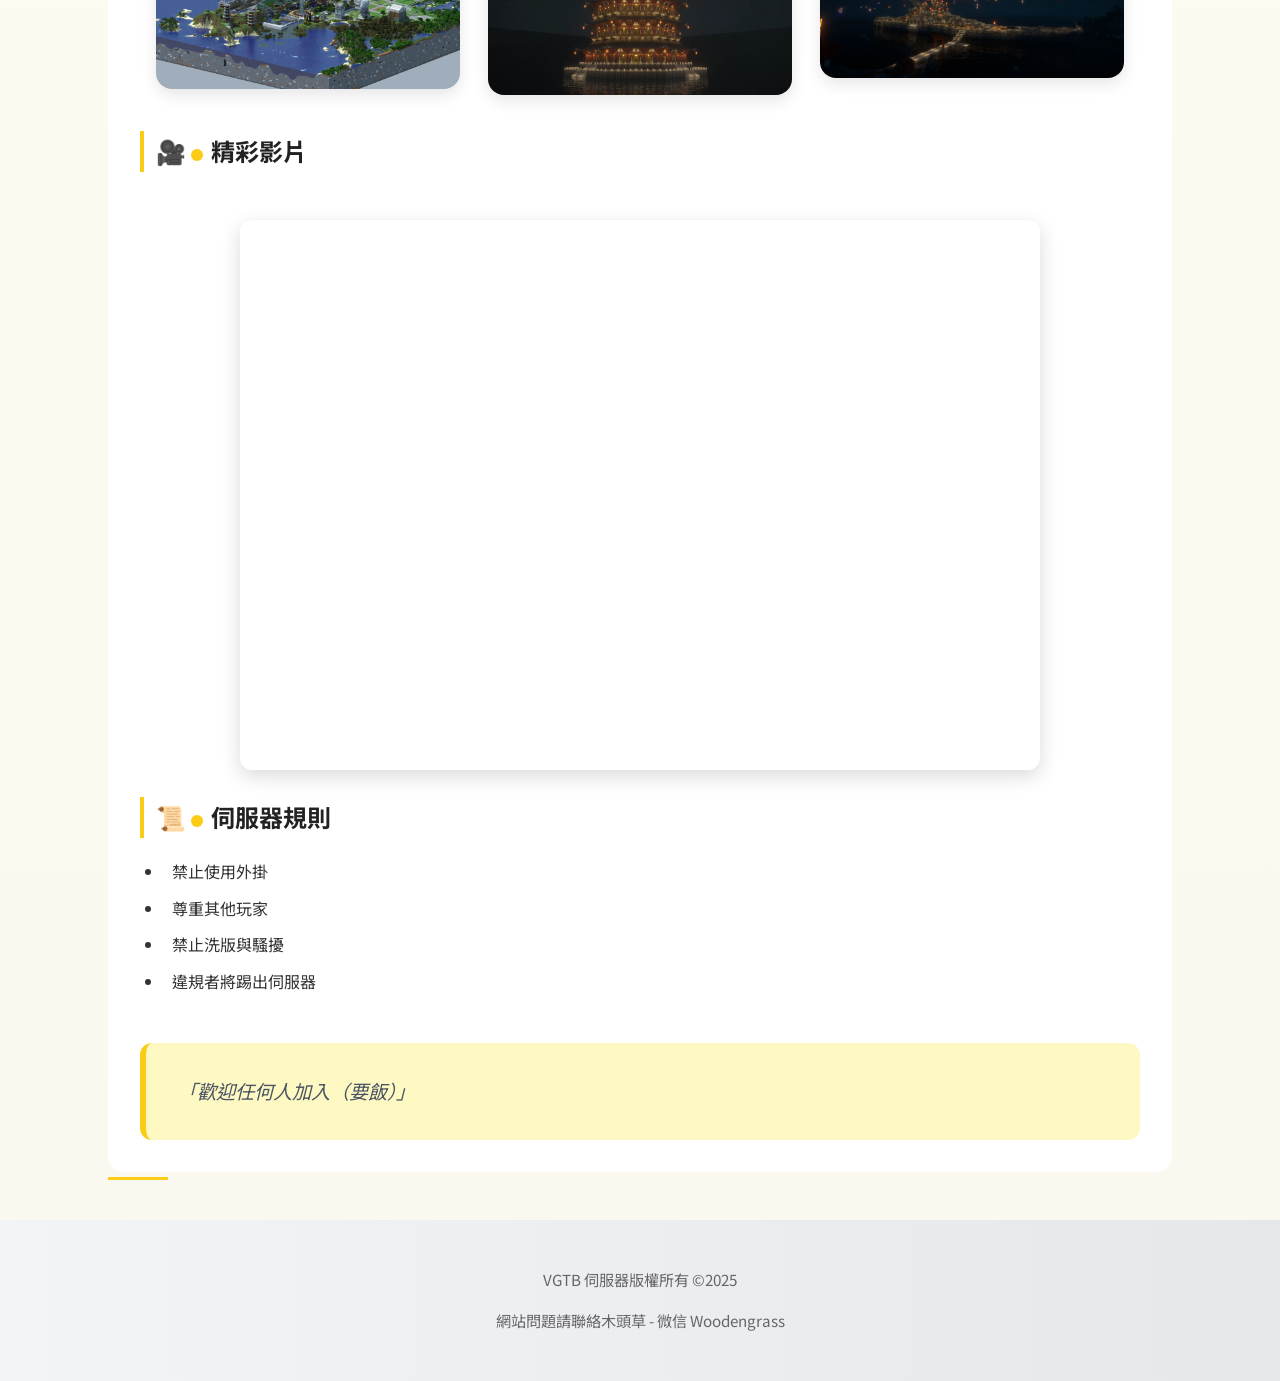
==== commit d11f5d85: "Update index-zh-Hant.html" ====
--- a/index-zh-Hant.html
+++ b/index-zh-Hant.html
@@ -312,7 +312,6 @@
 <div class="container">
   <h2 id="intro">🔗 <span class="section-title">加入方式</span></h2>
   <ul>
-    <li>伺服器 IP：<strong>vgtb.net</strong></li>
     <li>版本：Minecraft 1.16.5（Fabric）</li>
     <li>請先加入Discord（網頁右上角工具列）或是招新群(QQ)725775316</li>
   </ul>
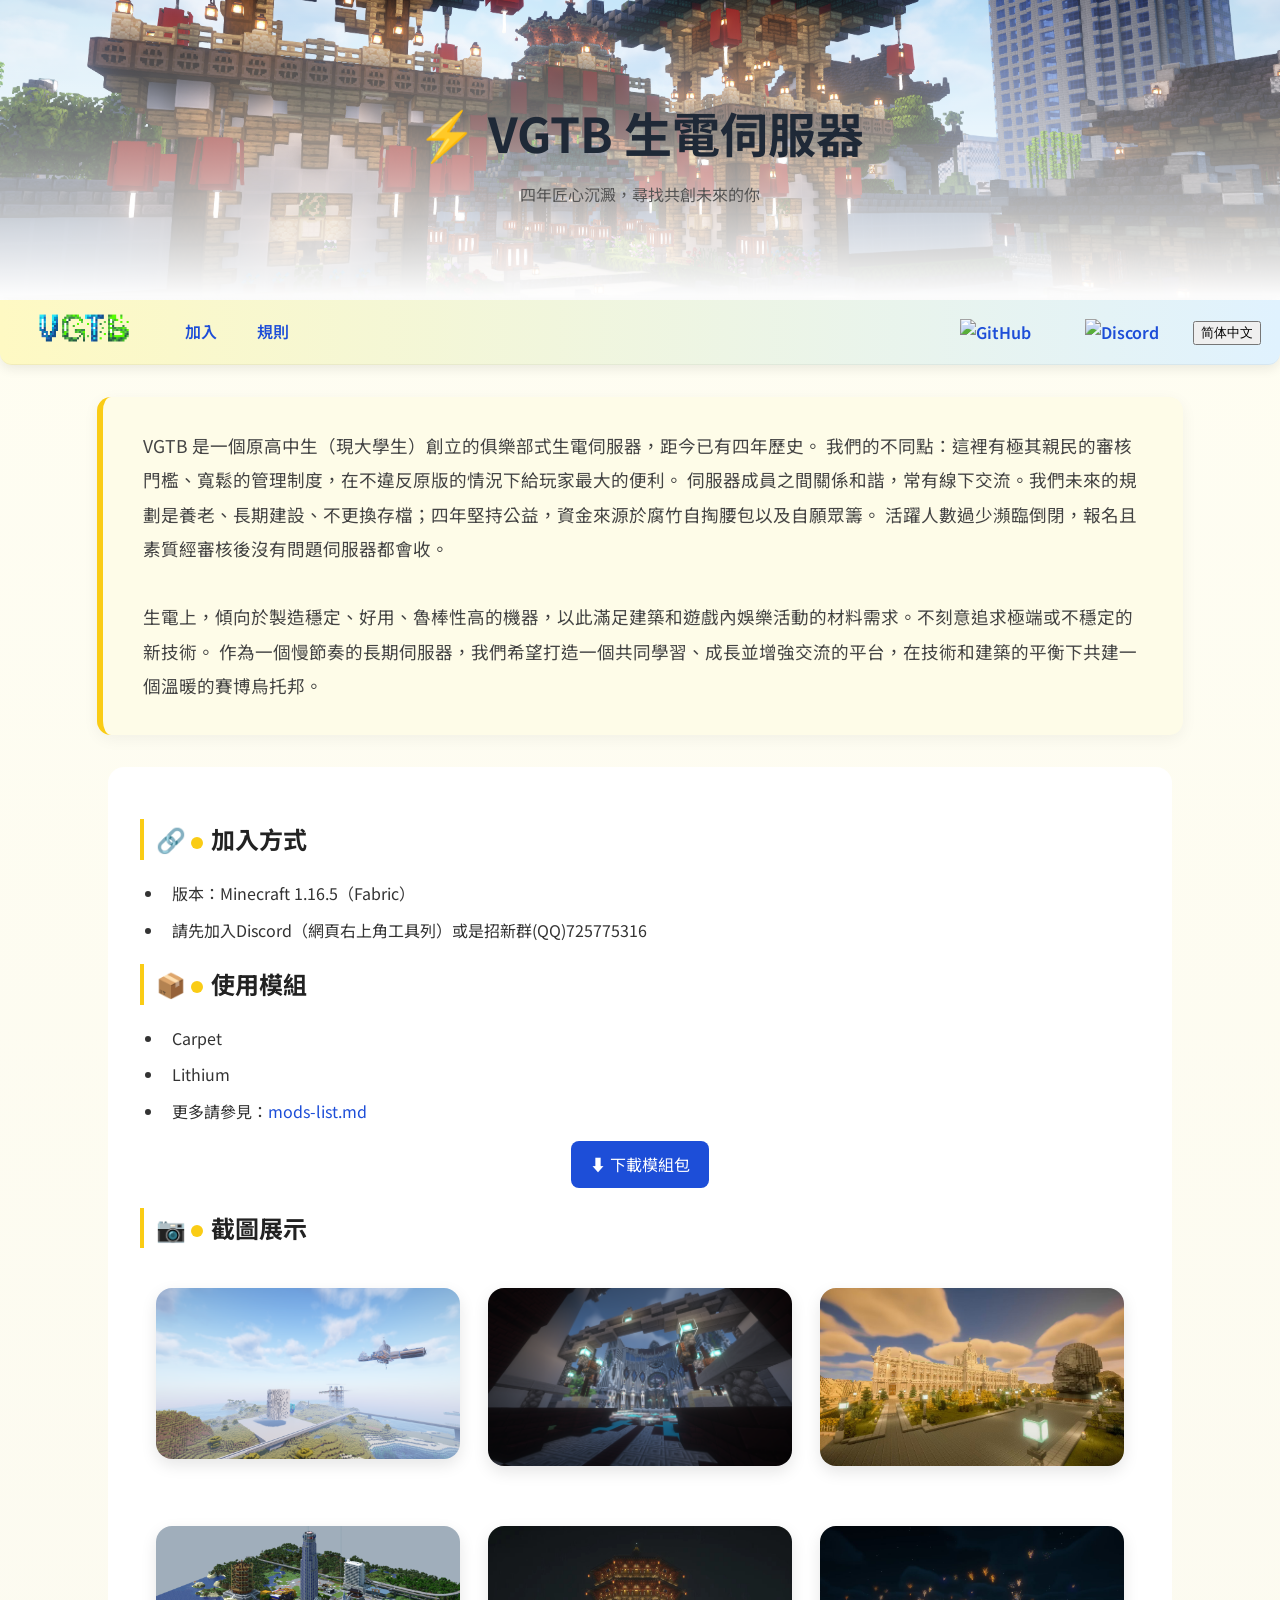
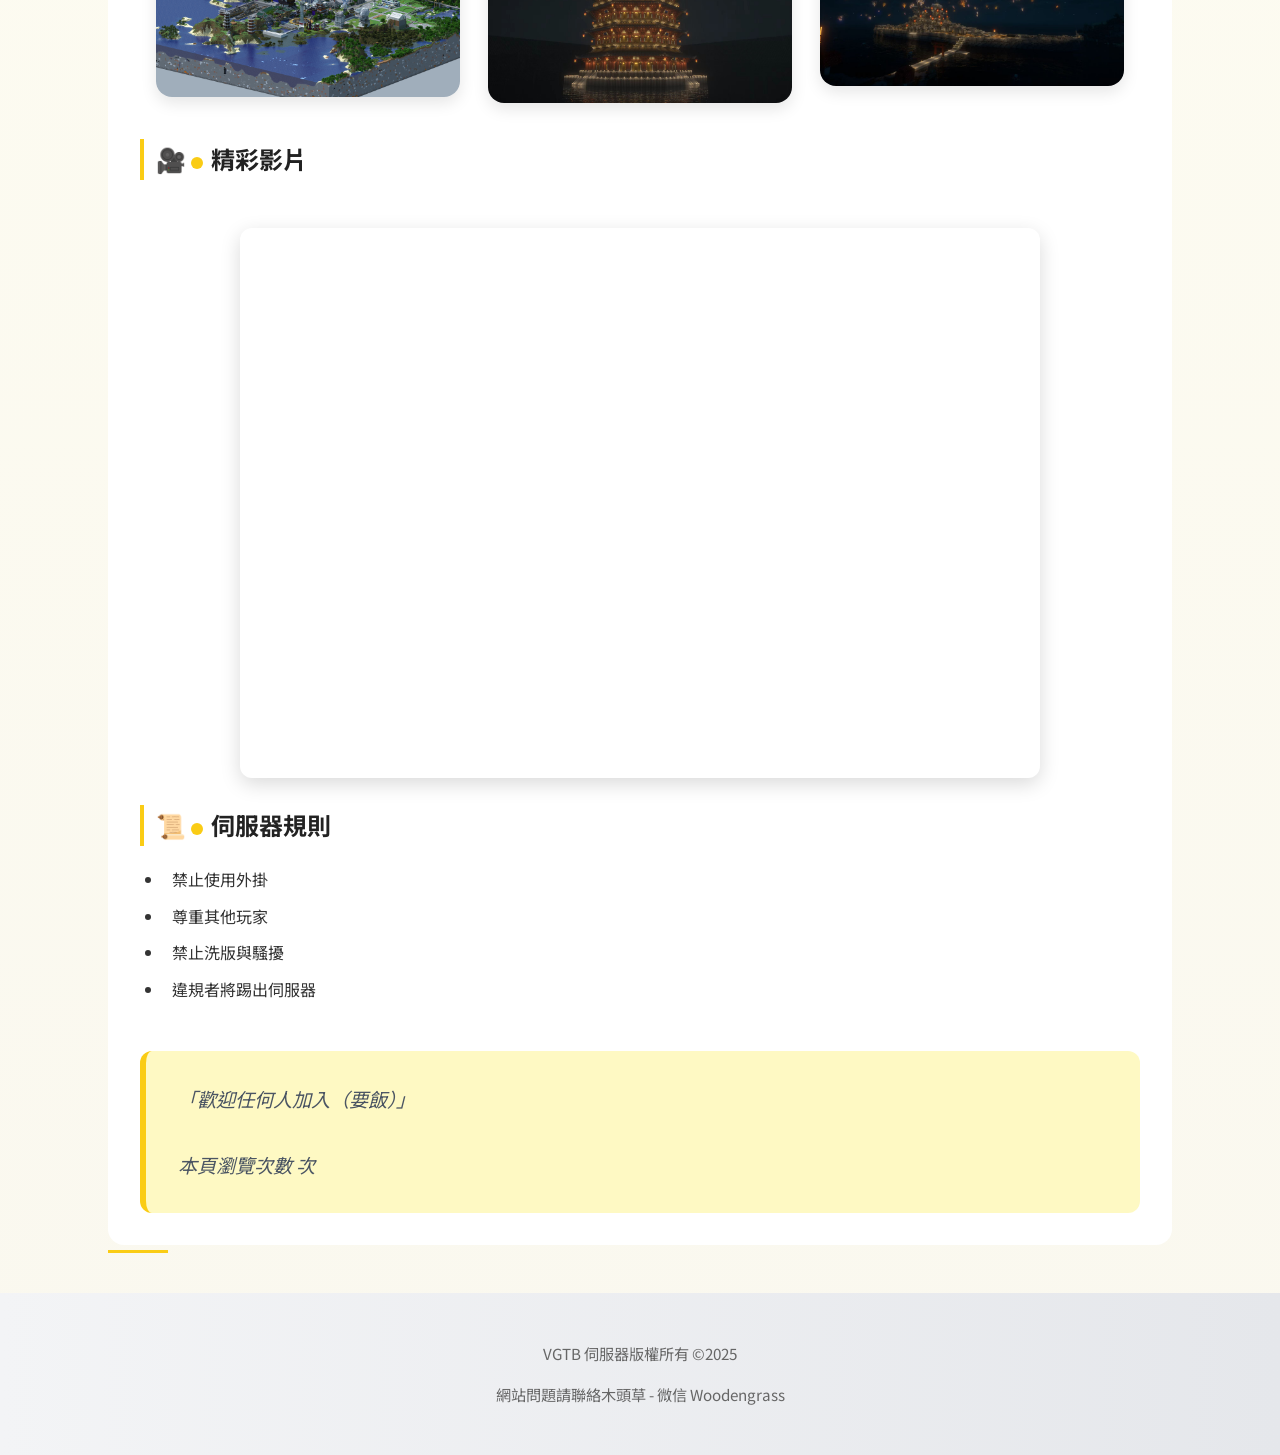
==== commit 9e315ba2: "Update index-zh-Hant.html" ====
--- a/index-zh-Hant.html
+++ b/index-zh-Hant.html
@@ -5,289 +5,22 @@
 <meta content="width=device-width, initial-scale=1.0" name="viewport"/>
 <title>VGTB 生電伺服器介紹</title>
 <link href="https://fonts.googleapis.com/css2?family=Noto+Sans+TC&display=swap" rel="stylesheet"/>
-<style>
-  body {
-    font-family: 'Noto Sans TC', sans-serif;
-    background: linear-gradient(to bottom, #fffef2, #faf8ef);
-    color: #333;
-    margin: 0;
-    padding: 0;
-    line-height: 1.7;
-    overflow-x: hidden;
-  }
-  .banner {
-    position: relative;
-    background: url('screenshot/banner.png') center/cover no-repeat;
-    height: 300px;
-    width: 100%;
-    display: flex;
-    flex-direction: column;
-    justify-content: center;
-    align-items: center;
-    text-align: center;
-    animation: fadeInBanner 2s ease-out;
-  }
-  .banner::after {
-    content: '';
-    position: absolute;
-    top: 0;
-    left: 0;
-    right: 0;
-    bottom: 0;
-    background: linear-gradient(to bottom, rgba(255,255,255,0) 0%, rgba(255,255,255,1) 100%);
-  }
-  .banner h1, .banner p {
-    position: relative;
-    z-index: 1;
-    margin: 0;
-    color: #1f2937;
-    animation: popIn 1s ease-out;
-  }
-  .banner h1 {
-    font-size: 3rem;
-    animation-delay: 0.3s;
-  }
-  .banner p {
-    margin-top: 0.5rem;
-    color: #555;
-    animation-delay: 0.5s;
-  }
-  nav {
-    position: sticky;
-    top: 0;
-    z-index: 1000;
-    background: linear-gradient(to right, #fef9c3, #e0f2fe);
-    box-shadow: 0 4px 12px rgba(0, 0, 0, 0.08);
-    padding: 0.6rem 1.2rem;
-    display: flex;
-    justify-content: space-between;
-    align-items: center;
-    flex-wrap: wrap;
-    border-bottom: 1px solid rgba(0,0,0,0.05);
-    backdrop-filter: blur(10px);
-    transition: all 0.3s ease-in-out;
-    animation: fadeIn 1s ease;
-    border-radius: 0 0 12px 12px;
-  }
-  nav .left-group {
-    display: flex;
-    align-items: center;
-  }
-  .logo {
-    height: 28px;
-    margin-right: 1rem;
-  }
-  nav a {
-    margin: 0 0.75rem;
-    color: #1d4ed8;
-    text-decoration: none;
-    font-weight: 600;
-    font-size: 1rem;
-    padding: 0.3rem 0.5rem;
-    border-radius: 6px;
-    transition: all 0.3s ease;
-  }
-  nav a:hover {
-    text-decoration: none;
-    background: rgba(253, 224, 71, 0.3);
-    color: #dc2626;
-  }
-  .github-link img,
-  .discord-link img {
-    height: 24px;
-    vertical-align: middle;
-    margin-left: 10px;
-  }
-  .container {
-    max-width: 1000px;
-    margin: 2rem auto;
-    background: #fff;
-    padding: 2rem;
-    border-radius: 16px;
-    animation: fadeUp 1s ease-in;
-  }
-  .container img {
-    max-width: 100%;
-    height: auto;
-    display: block;
-    margin: 1rem auto;
-    border-radius: 12px;
-    transition: transform 0.3s ease;
-  }
-  .container img:hover {
-    transform: scale(1.03);
-  }
-  h2 {
-    border-left: 4px solid #facc15;
-    padding-left: 0.75rem;
-    color: #222;
-    animation: fadeIn 1s ease-in;
-  }
-  h2::after {
-    content: '';
-    position: absolute;
-    bottom: -8px;
-    left: 0;
-    width: 60px;
-    height: 3px;
-    background: #facc15;
-    animation: slideIn 1s ease-out;
-  }
-  ul {
-    padding-left: 1.5rem;
-  }
-  li {
-    margin-bottom: 0.6rem;
-    transition: transform 0.2s ease, background 0.3s;
-    padding-left: 0.5rem;
-  }
-  li:hover {
-    transform: translateX(8px);
-    background: rgba(250, 204, 21, 0.1);
-    border-left: 3px solid #facc15;
-  }
-  a {
-    color: #1d4ed8;
-    text-decoration: none;
-    transition: all 0.3s ease-in-out;
-  }
-  a:hover {
-    color: #dc2626;
-    text-decoration: underline;
-  }
-  .quote {
-    background: #fef9c3;
-    padding: 2rem;
-    margin-top: 3rem;
-    border-left: 6px solid #facc15;
-    font-style: italic;
-    font-size: 1.2rem;
-    color: #4b5563;
-    border-radius: 12px;
-    animation: fadeIn 2s ease-in;
-  }
-  .video-embed {
-    margin-top: 3rem;
-    text-align: center;
-  }
-  iframe {
-    width: 100%;
-    height: 550px;
-    max-width: 800px;
-    border: none;
-    border-radius: 12px;
-    box-shadow: 0 6px 20px rgba(0,0,0,0.15);
-  }
-  footer {
-    text-align: center;
-    padding: 2rem;
-    font-size: 0.95rem;
-    color: #666;
-    background: linear-gradient(to right, #f3f4f6, #e5e7eb);
-    margin-top: 3rem;
-    animation: fadeIn 1.2s ease-in;
-  }
-  @keyframes fadeInBanner {
-    from { opacity: 0; transform: translateY(-30px); }
-    to { opacity: 1; transform: translateY(0); }
-  }
-  @keyframes fadeIn {
-    from { opacity: 0; }
-    to { opacity: 1; }
-  }
-  @keyframes fadeUp {
-    from { opacity: 0; transform: translateY(40px); }
-    to { opacity: 1; transform: translateY(0); }
-  }
-  @keyframes popIn {
-    from { opacity: 0; transform: scale(0.95); }
-    to { opacity: 1; transform: scale(1); }
-  }
-  @keyframes slideIn {
-    from { width: 0; }
-    to { width: 60px; }
-  }
-  .screenshot-gallery {
-    display: grid;
-    grid-template-columns: repeat(auto-fit, minmax(280px, 1fr));
-    gap: 1.75rem;
-    margin-top: 1.5rem;
-    padding: 0 1rem;
-  }
-  .screenshot-gallery img {
-    width: 100%;
-    height: auto;
-    border-radius: 16px;
-    box-shadow: 0 6px 16px rgba(0, 0, 0, 0.1);
-    transition: transform 0.4s ease, box-shadow 0.4s ease;
-  }
-  .screenshot-gallery img:hover {
-    transform: scale(1.05);
-    box-shadow: 0 10px 24px rgba(0, 0, 0, 0.2);
-  }
-  .intro-cover {
-    position: relative;
-    height: 100vh;
-    background: linear-gradient(to bottom, #fefce8, #fff);
-    display: flex;
-    justify-content: center;
-    align-items: center;
-    text-align: center;
-    padding: 2rem;
-    box-sizing: border-box;
-    animation: fadeIn 1.5s ease-in;
-  }
-  .intro-text {
-    max-width: 700px;
-    animation: popIn 1.4s ease;
-  }
-  .intro-text h1 {
-    font-size: 3rem;
-    margin-bottom: 1rem;
-    color: #1f2937;
-  }
-  .intro-text p {
-    font-size: 1.25rem;
-    color: #555;
-  }
-  .container, .banner, footer {
-    opacity: 0;
-    transform: translateY(50px);
-    transition: all 1s ease, transform 0.6s cubic-bezier(0.25, 1, 0.5, 1), opacity 0.6s ease;
-  }
-  .visible {
-    opacity: 1 !important;
-    transform: translateY(0) !important;
-  }
-  .section-title {
-    display: inline-block;
-    animation: popIn 0.8s ease;
-  }
-  .section-title::before {
-    content: '';
-    display: inline-block;
-    width: 12px;
-    height: 12px;
-    background: #facc15;
-    border-radius: 50%;
-    margin-right: 0.5rem;
-    vertical-align: middle;
-    animation: popIn 0.8s ease;
-  }
-</style>
+<link rel="stylesheet" href="style.css"/>
 <script src="js/lightbox.js"></script>
+<script src="js/typing-banner.js"></script>
 <script src="js/intro-animation.js"></script>
 <script src="js/lang-toggle.js"></script>
 <script src="js/scroll-reveal.js"></script>
+<script async src="//busuanzi.ibruce.info/busuanzi/2.3/busuanzi.pure.mini.js"></script>
 </head>
-<body>
+<body id="top">
 <div class="banner">
   <h1>⚡ VGTB 生電伺服器</h1>
-  <p>四年匠心沉澱，尋找共創未來的你</p>
+  <p class="typed-tagline"></p>
 </div>
 <nav>
   <div class="left-group">
-    <img class="logo" src="screenshot/VGTB.png" alt="VGTB 標誌"/>
+    <a href="#top"><img class="logo" src="screenshot/VGTB.png" alt="VGTB 標誌"/></a>
     <a href="#intro">加入</a>
     <a href="#rules">規則</a>
   </div>
@@ -307,11 +40,11 @@
     活躍人數過少瀕臨倒閉，報名且素質經審核後沒有問題伺服器都會收。<br/><br/>
     生電上，傾向於製造穩定、好用、魯棒性高的機器，以此滿足建築和遊戲內娛樂活動的材料需求。不刻意追求極端或不穩定的新技術。
     作為一個慢節奏的長期伺服器，我們希望打造一個共同學習、成長並增強交流的平台，在技術和建築的平衡下共建一個溫暖的賽博烏托邦。
-
 </div>
 <div class="container">
   <h2 id="intro">🔗 <span class="section-title">加入方式</span></h2>
   <ul>
+
     <li>版本：Minecraft 1.16.5（Fabric）</li>
     <li>請先加入Discord（網頁右上角工具列）或是招新群(QQ)725775316</li>
   </ul>
@@ -347,7 +80,10 @@
     <li>違規者將踢出伺服器</li>
   </ul>
   <div class="quote">
-    「歡迎任何人加入（要飯）」
+    「歡迎任何人加入（要飯）」<br/><br/>
+    <span id="busuanzi_container_site_pv">
+      本頁瀏覽次數 <span id="busuanzi_value_site_pv"></span> 次
+    </span>
   </div>
 </div>
 <footer>
--- a/style.css
+++ b/style.css
@@ -0,0 +1,268 @@
+body {
+    font-family: 'Noto Sans TC', sans-serif;
+    background: linear-gradient(to bottom, #fffef2, #faf8ef);
+    color: #333;
+    margin: 0;
+    padding: 0;
+    line-height: 1.7;
+    overflow-x: hidden;
+  }
+  .banner {
+    position: relative;
+    background: url('screenshot/banner.png') center/cover no-repeat;
+    height: 300px;
+    width: 100%;
+    display: flex;
+    flex-direction: column;
+    justify-content: center;
+    align-items: center;
+    text-align: center;
+    animation: fadeInBanner 2s ease-out;
+  }
+  .banner::after {
+    content: '';
+    position: absolute;
+    top: 0;
+    left: 0;
+    right: 0;
+    bottom: 0;
+    background: linear-gradient(to bottom, rgba(255,255,255,0) 0%, rgba(255,255,255,1) 100%);
+  }
+  .banner h1, .banner p {
+    position: relative;
+    z-index: 1;
+    margin: 0;
+    color: #1f2937;
+    animation: popIn 1s ease-out;
+  }
+  .banner h1 {
+    font-size: 3rem;
+    animation-delay: 0.3s;
+  }
+  .banner p {
+    margin-top: 0.5rem;
+    color: #555;
+    animation-delay: 0.5s;
+  }
+  nav {
+    position: sticky;
+    top: 0;
+    z-index: 1000;
+    background: linear-gradient(to right, #fef9c3, #e0f2fe);
+    box-shadow: 0 4px 12px rgba(0, 0, 0, 0.08);
+    padding: 0.6rem 1.2rem;
+    display: flex;
+    justify-content: space-between;
+    align-items: center;
+    flex-wrap: wrap;
+    border-bottom: 1px solid rgba(0,0,0,0.05);
+    backdrop-filter: blur(10px);
+    transition: all 0.3s ease-in-out;
+    animation: fadeIn 1s ease;
+    border-radius: 0 0 12px 12px;
+  }
+  nav .left-group {
+    display: flex;
+    align-items: center;
+  }
+  .logo {
+    height: 28px;
+    margin-right: 1rem;
+  }
+  nav a {
+    margin: 0 0.75rem;
+    color: #1d4ed8;
+    text-decoration: none;
+    font-weight: 600;
+    font-size: 1rem;
+    padding: 0.3rem 0.5rem;
+    border-radius: 6px;
+    transition: all 0.3s ease;
+  }
+  nav a:hover {
+    text-decoration: none;
+    background: rgba(253, 224, 71, 0.3);
+    color: #dc2626;
+  }
+  .github-link img,
+  .discord-link img {
+    height: 24px;
+    vertical-align: middle;
+    margin-left: 10px;
+  }
+  .container {
+    max-width: 1000px;
+    margin: 2rem auto;
+    background: #fff;
+    padding: 2rem;
+    border-radius: 16px;
+    animation: fadeUp 1s ease-in;
+  }
+  .container img {
+    max-width: 100%;
+    height: auto;
+    display: block;
+    margin: 1rem auto;
+    border-radius: 12px;
+    transition: transform 0.3s ease;
+  }
+  .container img:hover {
+    transform: scale(1.03);
+  }
+  h2 {
+    border-left: 4px solid #facc15;
+    padding-left: 0.75rem;
+    color: #222;
+    animation: fadeIn 1s ease-in;
+  }
+  h2::after {
+    content: '';
+    position: absolute;
+    bottom: -8px;
+    left: 0;
+    width: 60px;
+    height: 3px;
+    background: #facc15;
+    animation: slideIn 1s ease-out;
+  }
+  ul {
+    padding-left: 1.5rem;
+  }
+  li {
+    margin-bottom: 0.6rem;
+    transition: transform 0.2s ease, background 0.3s;
+    padding-left: 0.5rem;
+  }
+  li:hover {
+    transform: translateX(8px);
+    background: rgba(250, 204, 21, 0.1);
+    border-left: 3px solid #facc15;
+  }
+  a {
+    color: #1d4ed8;
+    text-decoration: none;
+    transition: all 0.3s ease-in-out;
+  }
+  a:hover {
+    color: #dc2626;
+    text-decoration: underline;
+  }
+  .quote {
+    background: #fef9c3;
+    padding: 2rem;
+    margin-top: 3rem;
+    border-left: 6px solid #facc15;
+    font-style: italic;
+    font-size: 1.2rem;
+    color: #4b5563;
+    border-radius: 12px;
+    animation: fadeIn 2s ease-in;
+  }
+  .video-embed {
+    margin-top: 3rem;
+    text-align: center;
+  }
+  iframe {
+    width: 100%;
+    height: 550px;
+    max-width: 800px;
+    border: none;
+    border-radius: 12px;
+    box-shadow: 0 6px 20px rgba(0,0,0,0.15);
+  }
+  footer {
+    text-align: center;
+    padding: 2rem;
+    font-size: 0.95rem;
+    color: #666;
+    background: linear-gradient(to right, #f3f4f6, #e5e7eb);
+    margin-top: 3rem;
+    animation: fadeIn 1.2s ease-in;
+  }
+  @keyframes fadeInBanner {
+    from { opacity: 0; transform: translateY(-30px); }
+    to { opacity: 1; transform: translateY(0); }
+  }
+  @keyframes fadeIn {
+    from { opacity: 0; }
+    to { opacity: 1; }
+  }
+  @keyframes fadeUp {
+    from { opacity: 0; transform: translateY(40px); }
+    to { opacity: 1; transform: translateY(0); }
+  }
+  @keyframes popIn {
+    from { opacity: 0; transform: scale(0.95); }
+    to { opacity: 1; transform: scale(1); }
+  }
+  @keyframes slideIn {
+    from { width: 0; }
+    to { width: 60px; }
+  }
+  .screenshot-gallery {
+    display: grid;
+    grid-template-columns: repeat(auto-fit, minmax(280px, 1fr));
+    gap: 1.75rem;
+    margin-top: 1.5rem;
+    padding: 0 1rem;
+  }
+  .screenshot-gallery img {
+    width: 100%;
+    height: auto;
+    border-radius: 16px;
+    box-shadow: 0 6px 16px rgba(0, 0, 0, 0.1);
+    transition: transform 0.4s ease, box-shadow 0.4s ease;
+  }
+  .screenshot-gallery img:hover {
+    transform: scale(1.05);
+    box-shadow: 0 10px 24px rgba(0, 0, 0, 0.2);
+  }
+  .intro-cover {
+    position: relative;
+    height: 100vh;
+    background: linear-gradient(to bottom, #fefce8, #fff);
+    display: flex;
+    justify-content: center;
+    align-items: center;
+    text-align: center;
+    padding: 2rem;
+    box-sizing: border-box;
+    animation: fadeIn 1.5s ease-in;
+  }
+  .intro-text {
+    max-width: 700px;
+    animation: popIn 1.4s ease;
+  }
+  .intro-text h1 {
+    font-size: 3rem;
+    margin-bottom: 1rem;
+    color: #1f2937;
+  }
+  .intro-text p {
+    font-size: 1.25rem;
+    color: #555;
+  }
+  .container, .banner, footer {
+    opacity: 0;
+    transform: translateY(50px);
+    transition: all 1s ease, transform 0.6s cubic-bezier(0.25, 1, 0.5, 1), opacity 0.6s ease;
+  }
+  .visible {
+    opacity: 1 !important;
+    transform: translateY(0) !important;
+  }
+  .section-title {
+    display: inline-block;
+    animation: popIn 0.8s ease;
+  }
+  .section-title::before {
+    content: '';
+    display: inline-block;
+    width: 12px;
+    height: 12px;
+    background: #facc15;
+    border-radius: 50%;
+    margin-right: 0.5rem;
+    vertical-align: middle;
+    animation: popIn 0.8s ease;
+  }
